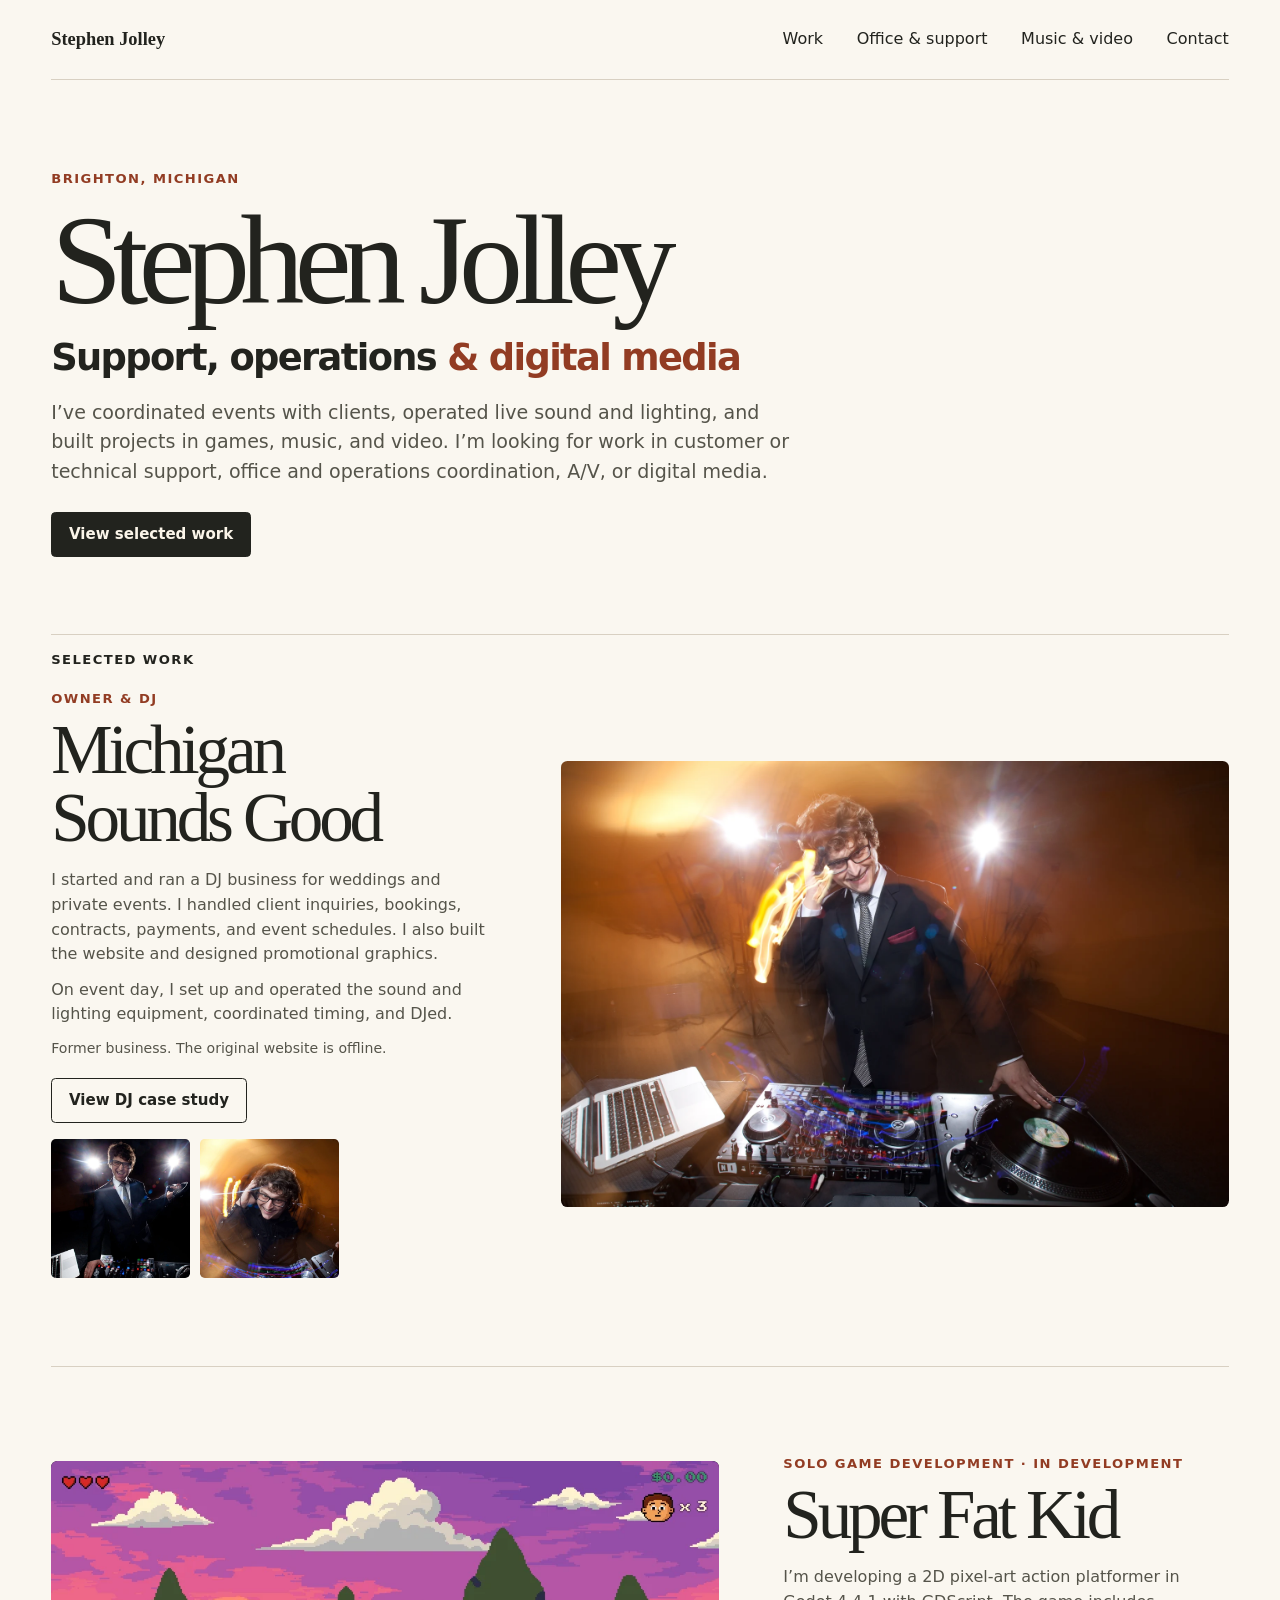
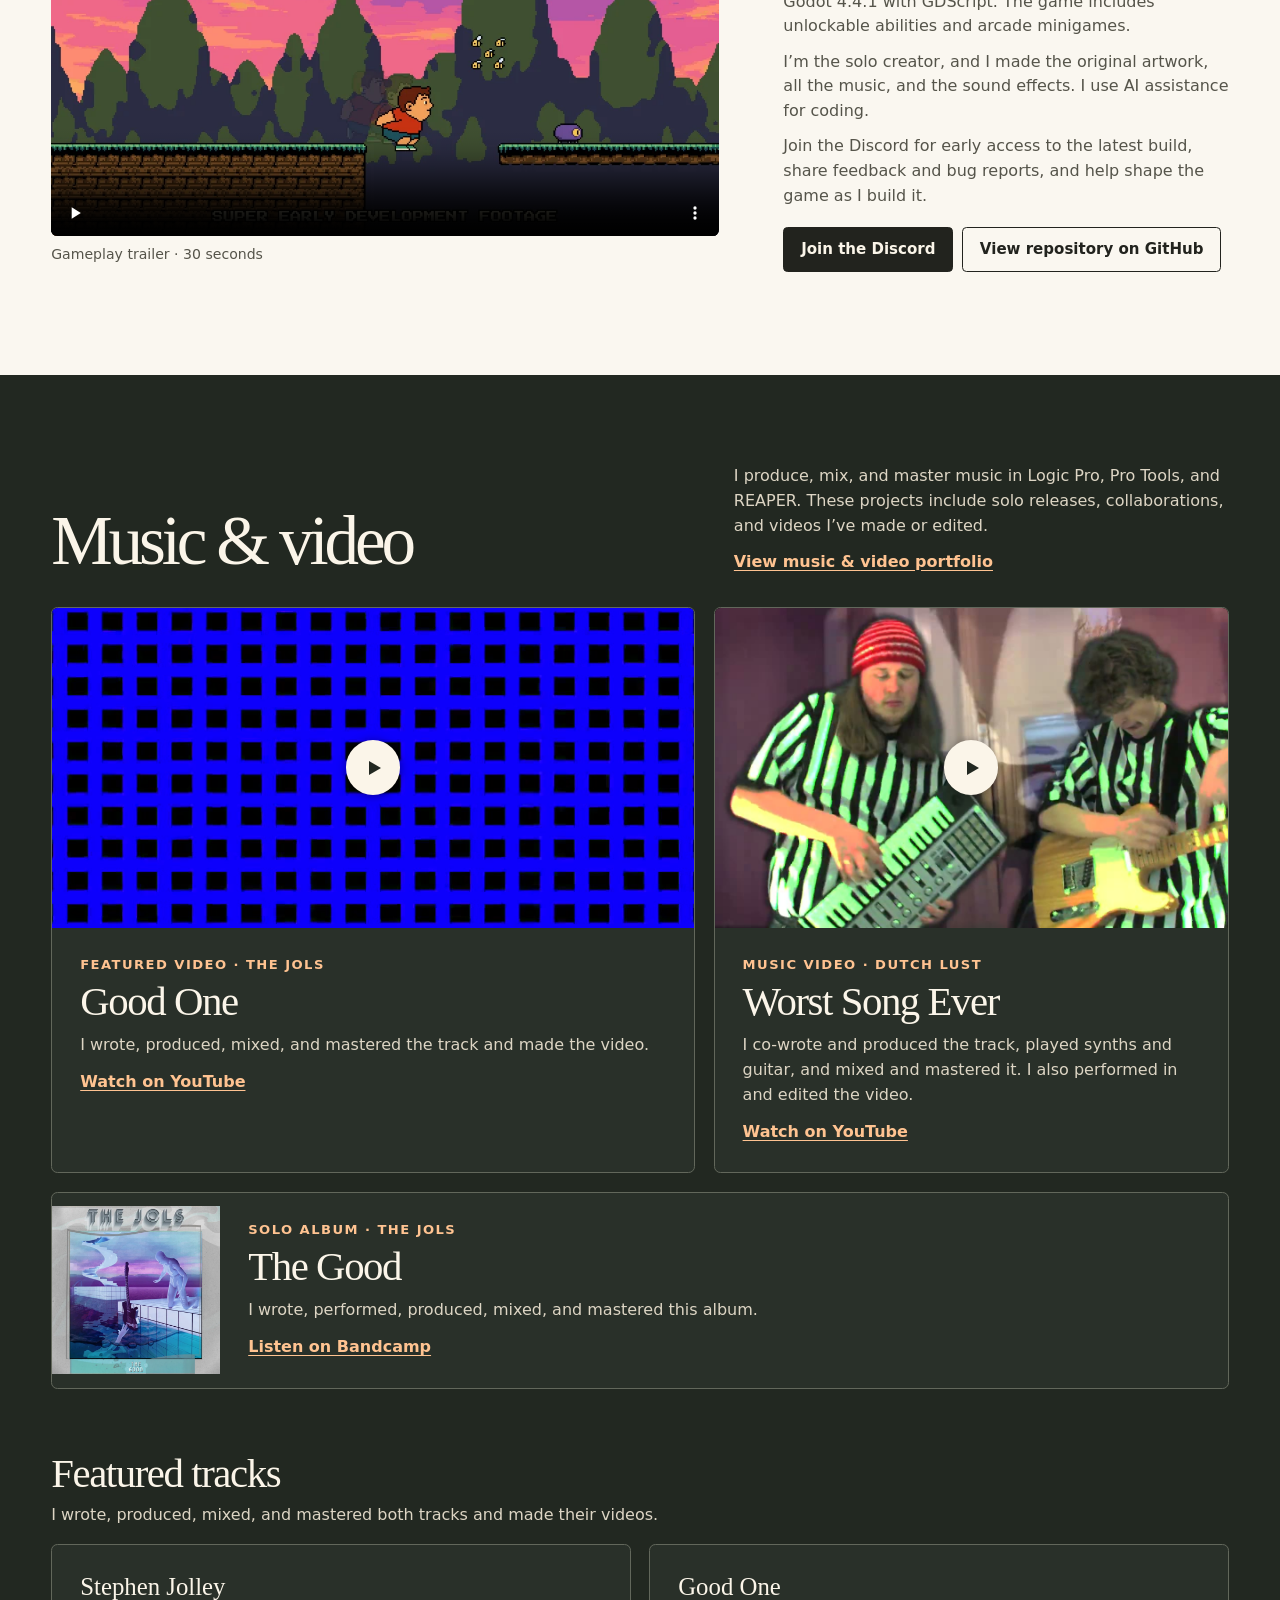
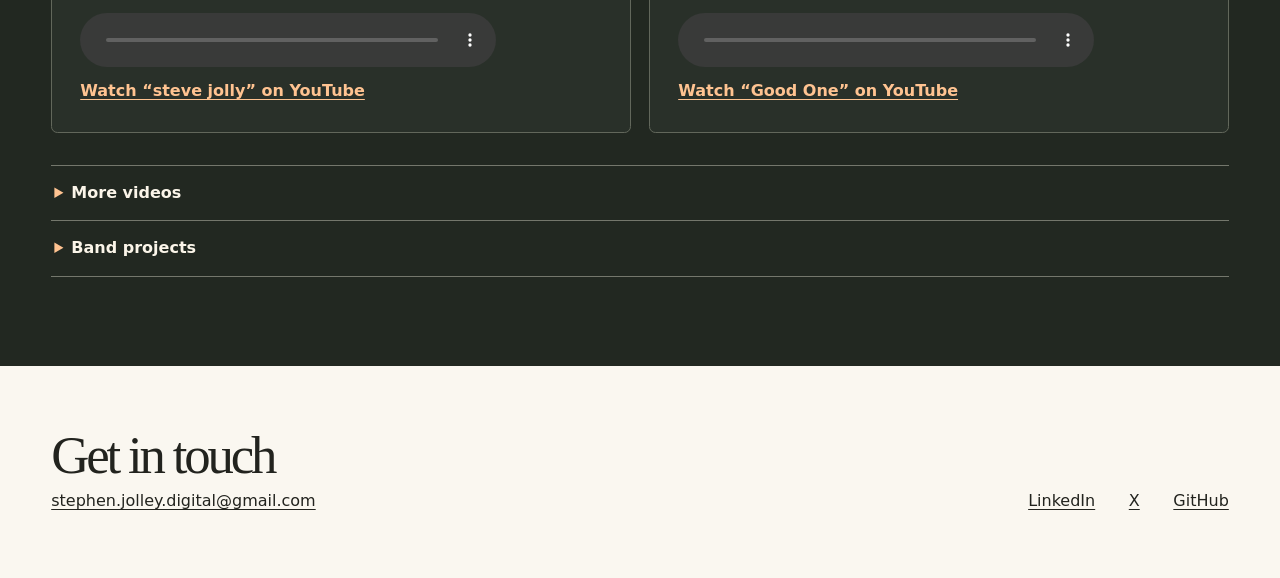
==== index.html @ f1433cb5 "Feature the Super Fat Kid gameplay trailer" ====
<!doctype html>
<html lang="en">
<head>
  <meta charset="utf-8">
  <meta name="viewport" content="width=device-width, initial-scale=1">
  <title>Stephen Jolley | Support, Operations &amp; Digital Media</title>
  <meta name="description" content="Stephen Jolley’s portfolio of client coordination, live A/V, game development, and music and video production. Based in Brighton, Michigan.">
  <link rel="canonical" href="https://stephenjolleydigital.github.io/">
  <link rel="stylesheet" href="styles.css?v=5">
</head>
<body>
  <a class="skip" href="#main">Skip to content</a>
  <header class="site-header wrap">
    <a class="wordmark" href="#main">Stephen Jolley</a>
    <nav aria-label="Main navigation">
      <a href="#work">Work</a>
      <a href="office/">Office &amp; support</a>
      <a href="#music">Music &amp; video</a>
      <a href="#contact">Contact</a>
    </nav>
  </header>

  <main id="main">
    <section class="intro wrap" aria-labelledby="name">
      <p class="eyebrow">Brighton, Michigan</p>
      <h1 id="name">Stephen Jolley</h1>
      <p class="headline">Support, operations <span>&amp; digital media</span></p>
      <p class="intro-copy">I’ve coordinated events with clients, operated live sound and lighting, and built projects in games, music, and video. I’m looking for work in customer or technical support, office and operations coordination, A/V, or digital media.</p>
      <a class="button" href="#work">View selected work</a>
    </section>

    <section id="work" class="wrap work" aria-labelledby="work-title">
      <h2 id="work-title" class="eyebrow section-label">Selected work</h2>
      <article class="project">
        <div class="project-copy">
          <p class="eyebrow">Owner &amp; DJ</p>
          <h3>Michigan<br class="wide-only"> Sounds Good</h3>
          <p>I started and ran a DJ business for weddings and private events. I handled client inquiries, bookings, contracts, payments, and event schedules. I also built the website and designed promotional graphics.</p>
          <p>On event day, I set up and operated the sound and lighting equipment, coordinated timing, and DJed.</p>
          <p class="note">Former business. The original website is offline.</p>
          <div class="actions">
            <a class="button outline" href="michigan-sounds-good/">View DJ case study</a>
          </div>
          <div class="dj-portraits">
            <a href="assets/dj-stage-portrait.webp" aria-label="View larger DJ portrait under stage lights">
              <img src="assets/dj-stage-portrait.webp" width="960" height="960" alt="Stephen smiling behind a DJ controller and holding headphones under two stage lights" loading="lazy">
            </a>
            <a href="assets/dj-headphones-portrait.webp" aria-label="View larger DJ portrait with headphones">
              <img src="assets/dj-headphones-portrait.webp" width="960" height="960" alt="Stephen holding one side of his headphones over a DJ mixer, surrounded by orange light trails" loading="lazy">
            </a>
          </div>
        </div>
        <figure class="project-image dj-image">
          <img src="assets/michigan-sounds-good.webp" width="1600" height="1067" alt="Stephen wearing headphones with one hand on a turntable, with a laptop and mixer in orange stage light" fetchpriority="high">
        </figure>
      </article>

      <article class="project game" id="game">
        <figure class="game-trailer">
          <video controls playsinline preload="none" poster="assets/super-fat-kid-trailer-poster.webp" width="960" height="540" aria-label="Super Fat Kid gameplay trailer">
            <source src="assets/super-fat-kid-trailer.mp4" type="video/mp4">
            <a href="assets/super-fat-kid-trailer.mp4">Download the Super Fat Kid trailer</a>
          </video>
          <figcaption>Gameplay trailer · 30 seconds</figcaption>
        </figure>
        <div class="project-copy">
          <p class="eyebrow">Solo game development · In development</p>
          <h3>Super Fat Kid</h3>
          <p>I’m developing a 2D pixel-art action platformer in Godot 4.4.1 with GDScript. The game includes unlockable abilities and arcade minigames.</p>
          <p>I’m the solo creator, and I made the original artwork, all the music, and the sound effects. I use AI assistance for coding.</p>
          <p class="community">Join the Discord for early access to the latest build, share feedback and bug reports, and help shape the game as I build it.</p>
          <div class="actions">
            <a class="button" href="https://discord.gg/7cRma5Vsxx">Join the Discord</a>
            <a class="button outline" href="https://github.com/stephenjolleydigital/super_fat_kid">View repository on GitHub</a>
          </div>
        </div>
      </article>
    </section>

    <section class="media-section" id="music" aria-labelledby="music-title">
      <div class="wrap">
        <div class="media-intro">
          <h2 id="music-title">Music &amp; video</h2>
          <div>
            <p>I produce, mix, and master music in Logic Pro, Pro Tools, and REAPER. These projects include solo releases, collaborations, and videos I’ve made or edited.</p>
            <a class="text-link media-page-link" href="music/">View music &amp; video portfolio</a>
          </div>
        </div>

        <div class="media-grid">
          <article class="media-card video-card">
            <a class="media-art video-art" href="https://www.youtube.com/watch?v=RYVZnNTg8nU" aria-label="Watch Good One by The Jols on YouTube">
              <img src="assets/good-one-video.jpg" alt="" loading="lazy">
              <span class="play" aria-hidden="true"></span>
            </a>
            <div class="card-copy">
              <p class="eyebrow">Featured video · The Jols</p>
              <h3>Good One</h3>
              <p>I wrote, produced, mixed, and mastered the track and made the video.</p>
              <a class="text-link" href="https://www.youtube.com/watch?v=RYVZnNTg8nU">Watch on YouTube</a>
            </div>
          </article>

          <article class="media-card video-card">
            <a class="media-art video-art" href="https://www.youtube.com/watch?v=7McpQhuxQ0Y" aria-label="Watch Dutch Lust’s Worst Song Ever on YouTube">
              <img src="assets/worst-song-ever-performance.jpg" alt="" loading="lazy">
              <span class="play" aria-hidden="true"></span>
            </a>
            <div class="card-copy">
              <p class="eyebrow">Music video · Dutch Lust</p>
              <h3>Worst Song Ever</h3>
              <p>I co-wrote and produced the track, played synths and guitar, and mixed and mastered it. I also performed in and edited the video.</p>
              <a class="text-link" href="https://www.youtube.com/watch?v=7McpQhuxQ0Y">Watch on YouTube</a>
            </div>
          </article>

          <article class="media-card album-card">
            <a class="media-art album-art" href="https://thejols.bandcamp.com/album/the-good" aria-label="Listen to The Good by The Jols on Bandcamp">
              <img src="assets/the-good.webp" alt="The Good album cover" loading="lazy">
            </a>
            <div class="card-copy">
              <p class="eyebrow">Solo album · The Jols</p>
              <h3>The Good</h3>
              <p>I wrote, performed, produced, mixed, and mastered this album.</p>
              <a class="text-link" href="https://thejols.bandcamp.com/album/the-good">Listen on Bandcamp</a>
            </div>
          </article>
        </div>

        <div class="track-section" aria-labelledby="track-title">
          <div class="track-heading">
            <h3 id="track-title">Featured tracks</h3>
            <p>I wrote, produced, mixed, and mastered both tracks and made their videos.</p>
          </div>
          <div class="track-grid">
            <article class="track">
              <h4>Stephen Jolley</h4>
              <audio controls preload="none" aria-label="Play Stephen Jolley" src="assets/stephen-jolley.mp3">
                <a href="https://www.youtube.com/watch?v=lKRP98s9zpk">Listen on YouTube</a>
              </audio>
              <a class="text-link" href="https://www.youtube.com/watch?v=lKRP98s9zpk">Watch “steve jolly” on YouTube</a>
            </article>
            <article class="track">
              <h4>Good One</h4>
              <audio controls preload="none" aria-label="Play Good One" src="assets/good-one.mp3">
                <a href="https://www.youtube.com/watch?v=RYVZnNTg8nU">Listen on YouTube</a>
              </audio>
              <a class="text-link" href="https://www.youtube.com/watch?v=RYVZnNTg8nU">Watch “Good One” on YouTube</a>
            </article>
          </div>
        </div>

        <details>
          <summary>More videos</summary>
          <p>I made these videos and wrote, produced, mixed, and mastered the music.</p>
          <ul class="link-list">
            <li><a href="https://www.youtube.com/watch?v=_CYxBpWzq8A">Sad Soft Music For Sad Piano People</a></li>
            <li>
              <a class="illustrated-link" href="https://www.youtube.com/watch?v=hcAxvweehdc">
                <img src="assets/dj-jolly-artwork.webp" width="960" height="960" alt="" loading="lazy">
                <span>DJ Jolly</span>
              </a>
            </li>
          </ul>
        </details>
        <details>
          <summary>Band projects</summary>
          <p>I played guitar, co-composed, and produced on both releases.</p>
          <ul class="link-list">
            <li><a href="https://manhood.bandcamp.com/album/high-outside">Manhole <span aria-hidden="true">·</span> <em>High &amp; Outside</em></a></li>
            <li><a href="https://inkblotisaband.bandcamp.com/album/oink">Inkblot <span aria-hidden="true">·</span> <em>Oink!</em></a></li>
          </ul>
        </details>
      </div>
    </section>
  </main>

  <footer class="wrap footer" id="contact">
    <div>
      <h2>Get in touch</h2>
      <a href="mailto:stephen.jolley.digital@gmail.com">stephen.jolley.digital@gmail.com</a>
    </div>
    <nav aria-label="Social profiles">
      <a href="https://www.linkedin.com/in/stephen-jolley-7856a12b2/">LinkedIn</a>
      <a href="https://x.com/Stephen_Jolley_">X</a>
      <a href="https://github.com/stephenjolleydigital">GitHub</a>
    </nav>
  </footer>
</body>
</html>
---- styles.css ----
:root {
  color-scheme: light;
  --paper: #faf7f0;
  --ink: #22231e;
  --muted: #55544a;
  --accent: #923c23;
  --line: #d8d0c2;
  --dark: #222821;
  --light: #fbf5e9;
  --light-muted: #ddd5c4;
  --orange: #ffc391;
  --serif: Georgia, 'Times New Roman', serif;
  font-family: system-ui, sans-serif;
}
*, *::before, *::after { box-sizing: border-box; }
body { margin: 0; background: var(--paper); color: var(--ink); line-height: 1.55; }
h1, h2, h3, h4, p, figure { margin: 0; }
h1, h2, h3 { line-height: 1.02; }
a { color: inherit; text-underline-offset: .2em; }
a:hover { text-decoration-thickness: .14em; }
:focus-visible { outline: 3px solid currentColor; outline-offset: 4px; }
img { display: block; width: 100%; }
.wrap { width: min(74rem, calc(100% - clamp(2rem, 8vw, 8rem))); margin-inline: auto; }
.skip { position: fixed; z-index: 2; left: 1rem; top: 1rem; padding: .6rem 1rem; background: var(--paper); transform: translateY(-200%); }
.skip:focus { transform: none; }
.site-header { display: flex; gap: .75rem 2rem; align-items: center; justify-content: space-between; flex-wrap: wrap; min-height: 5rem; border-bottom: 1px solid var(--line); padding-block: .85rem; }
.site-header nav, .footer nav { display: flex; gap: .6rem clamp(1rem, 3vw, 2.1rem); align-items: center; flex-wrap: wrap; }
.site-header a { text-decoration: none; }
.site-header a:hover { text-decoration: underline; }
.wordmark { font: bold 1.15rem var(--serif); }
.intro { padding: clamp(3rem, 7vw, 6rem) 0 clamp(2.9rem, 6vw, 5.3rem); }
.eyebrow { font-size: .82rem; line-height: 1.4; font-weight: 740; letter-spacing: .11em; text-transform: uppercase; }
.intro .eyebrow, .project .eyebrow { color: var(--accent); }
h1 { margin-top: .7rem; font: 500 clamp(3.2rem, 10vw, 8.3rem)/.96 var(--serif); letter-spacing: -.075em; }
.headline { margin-top: .85rem; font-size: clamp(1.27rem, 3vw, 2.3rem); font-weight: 600; line-height: 1.17; letter-spacing: -.045em; }
.headline span { color: var(--accent); }
.intro-copy { max-width: 61ch; margin: 1.2rem 0 1.6rem; color: var(--muted); font-size: clamp(1.02rem, 1.9vw, 1.19rem); }
.button { display: inline-flex; align-items: center; justify-content: center; text-align: center; min-height: 2.75rem; padding: .62rem 1.05rem; border: 1px solid var(--ink); border-radius: .28rem; background: var(--ink); color: var(--light); font-size: .94rem; font-weight: 675; text-decoration: none; }
.button:hover { background: var(--accent); border-color: var(--accent); color: white; }
.button:focus-visible { outline-color: var(--accent); }
.button.outline { background: transparent; color: var(--ink); }
.button.outline:hover { background: var(--ink); color: var(--light); }
.section-label { padding: 1rem 0 1.3rem; border-top: 1px solid var(--line); }
.work { padding-bottom: clamp(3.4rem, 8vw, 7rem); }
.project { display: grid; grid-template-columns: minmax(0, 4fr) minmax(0, 6fr); gap: clamp(1.4rem, 5vw, 4.75rem); align-items: center; }
.project + .project { margin-top: clamp(2.8rem, 7vw, 5.5rem); padding-top: clamp(2.8rem, 7vw, 5.5rem); border-top: 1px solid var(--line); }
.project h3, .media-intro h2, .footer h2 { font: 500 clamp(2.35rem, 5.4vw, 4.65rem)/.98 var(--serif); letter-spacing: -.06em; }
.project h3 { margin: .5rem 0 1rem; }
.project-copy p:not(.eyebrow) { color: var(--muted); }
.project-copy p + p { margin-top: .65rem; }
.project-copy .note { font-size: .88rem; }
.dj-portraits { display: grid; grid-template-columns: repeat(2, minmax(0, 1fr)); gap: .65rem; max-width: 18rem; margin-top: 1rem; }
.dj-portraits img { height: auto; border-radius: .3rem; }
.project-image { overflow: hidden; border-radius: .4rem; }
.dj-image { background: #412918; aspect-ratio: 1600 / 1067; }
.game { grid-template-columns: minmax(0, 6fr) minmax(0, 4fr); }
.game-trailer video { display: block; width: 100%; height: auto; aspect-ratio: 16 / 9; border-radius: .4rem; background: #181912; }
.game-trailer figcaption { margin-top: .5rem; color: var(--muted); font-size: .88rem; }
.actions { display: flex; gap: .55rem; flex-wrap: wrap; margin-top: 1.15rem; }
.community { margin-top: 1rem; }
.media-section { color-scheme: dark; background: var(--dark); color: var(--light); padding-block: clamp(3rem, 7vw, 6rem); }
.media-intro { display: grid; grid-template-columns: minmax(0, 1fr) minmax(0, .8fr); gap: 1rem clamp(1.5rem, 5vw, 5rem); align-items: end; margin-bottom: 2rem; }
.media-section p:not(.eyebrow) { color: var(--light-muted); }
.media-section .eyebrow, .text-link { color: var(--orange); }
.media-grid { display: grid; grid-template-columns: minmax(0, 1.25fr) minmax(0, 1fr); gap: 1.15rem; }
.media-card, .track { border: 1px solid #62675b; border-radius: .4rem; background: #293029; }
.media-card { overflow: hidden; }
.media-art { display: grid; place-items: center; position: relative; overflow: hidden; height: clamp(12rem, 27vw, 20rem); }
.media-art:focus-visible { outline-offset: -5px; }
.media-art img { position: absolute; inset: 0; height: 100%; }
.video-art { background: #131611; }
.video-art img { object-fit: cover; }
.play { position: absolute; display: grid; place-items: center; width: 3.4rem; aspect-ratio: 1; border-radius: 50%; background: var(--light); color: var(--dark); box-shadow: 0 1px 10px #0006; }
.play::before { content: ''; margin-left: .22rem; border: .48rem solid transparent; border-left: .78rem solid; border-right: 0; }
.video-art:hover .play { background: var(--orange); }
.album-card { grid-column: 1 / -1; display: grid; grid-template-columns: auto minmax(0, 1fr); align-items: center; }
.album-art { width: clamp(6rem, 18vw, 10.5rem); height: auto; aspect-ratio: 1; background: #343b32; }
.album-art img { width: 100%; object-fit: contain; }
.album-art:hover img { filter: brightness(1.1); }
.card-copy, .track { padding: clamp(1rem, 2.6vw, 1.75rem); }
.card-copy h2, .card-copy h3, .track-heading h2, .track-heading h3 { font: 500 clamp(1.8rem, 3.2vw, 2.55rem)/1.02 var(--serif); letter-spacing: -.035em; }
.card-copy h2, .card-copy h3 { margin: .45rem 0 .65rem; }
.card-copy .text-link { display: inline-block; margin-top: .75rem; }
.text-link { font-weight: 650; }
.track-section { margin-top: clamp(2.4rem, 5vw, 4.75rem); margin-bottom: 2rem; }
.track-heading p { margin: .55rem 0 1rem; }
.track-grid { display: grid; grid-template-columns: repeat(2, minmax(0, 1fr)); gap: 1.15rem; }
.track h3, .track h4 { font: 500 1.55rem var(--serif); }
audio { display: block; width: 100%; max-width: 26rem; margin: .75rem 0; }
details { border-bottom: 1px solid #74776c; padding: .2rem 0; }
details:first-of-type { border-top: 1px solid #74776c; }
summary { min-height: 3rem; padding: .72rem .2rem; cursor: pointer; font-weight: 700; }
summary::marker { color: var(--orange); }
details p, .link-list { margin: 0 0 .65rem; padding-left: 1.2rem; }
.link-list { list-style: none; display: grid; gap: .42rem; }
.link-list a { color: var(--orange); }
.illustrated-link { display: inline-flex; align-items: center; gap: .75rem; margin-top: .3rem; }
.illustrated-link img { width: 4.5rem; height: auto; border-radius: .25rem; }
.footer { display: flex; justify-content: space-between; align-items: end; flex-wrap: wrap; gap: 1.25rem 2rem; padding-block: clamp(2rem, 6vw, 4rem); }
.footer h2 { font-size: clamp(2rem, 5vw, 3.3rem); margin-bottom: .45rem; }
.footer a { overflow-wrap: anywhere; }
@media (max-width: 50rem) {
  .wide-only { display: none; }
  .project, .game { gap: 1.35rem; }
  .project h3 { font-size: clamp(2rem, 5.6vw, 3.4rem); }
}
@media (max-width: 39rem) {
  .project, .media-intro, .media-grid, .track-grid { grid-template-columns: 1fr; }
  .dj-image { grid-row: 1; }
  .video-art { height: auto; aspect-ratio: 16 / 9; }
}
@media (max-width: 24rem) {
  .site-header { column-gap: 1rem; }
  .site-header nav { font-size: .93rem; }
}
.project-image img { height: auto; }

.detail-intro { padding-bottom: clamp(2rem, 5vw, 3.5rem); }
.detail-intro h1 { font-size: clamp(2.9rem, 8.5vw, 6rem); }
.detail-section { padding-block: clamp(2rem, 5vw, 4rem); border-top: 1px solid var(--line); }
.detail-section h2 { margin-bottom: 1.4rem; font: 500 clamp(2rem, 5vw, 3.5rem)/1.05 var(--serif); letter-spacing: -.045em; }
.detail-section h3 { margin-bottom: .5rem; font: 500 clamp(1.4rem, 3vw, 2rem)/1.1 var(--serif); }
.detail-hero { max-width: 57rem; margin-bottom: clamp(2rem, 5vw, 3.5rem); }
.detail-section img { height: auto; border-radius: .4rem; }
.detail-grid { display: grid; grid-template-columns: repeat(2, minmax(0, 1fr)); gap: 1.5rem clamp(1.5rem, 5vw, 4rem); }
.detail-grid p, .detail-section figcaption, .archive-note, .experience-list li { color: var(--muted); }
.dj-samples { margin-top: 2rem; align-items: start; }
.detail-section .dj-logo { padding: 1rem; max-width: 25rem; background: white; }
.detail-section figcaption, .archive-note { margin-top: .8rem; }
.experience-list { max-width: 54rem; display: grid; gap: 1.35rem; }
.experience-list article { padding: clamp(1rem, 3vw, 1.75rem); border: 1px solid var(--line); border-radius: .4rem; }
.experience-list .eyebrow { margin-bottom: .5rem; color: var(--accent); }
.experience-list .role { font-weight: 600; }
.experience-list ul { margin: .75rem 0 0; padding-left: 1.3rem; }
.experience-list li + li { margin-top: .45rem; }
.office-facts { margin-top: 2.25rem; max-width: 54rem; }
.media-page-link { display: inline-block; margin-top: .7rem; }
@media (max-width: 39rem) {
  .detail-grid { grid-template-columns: 1fr; }
}
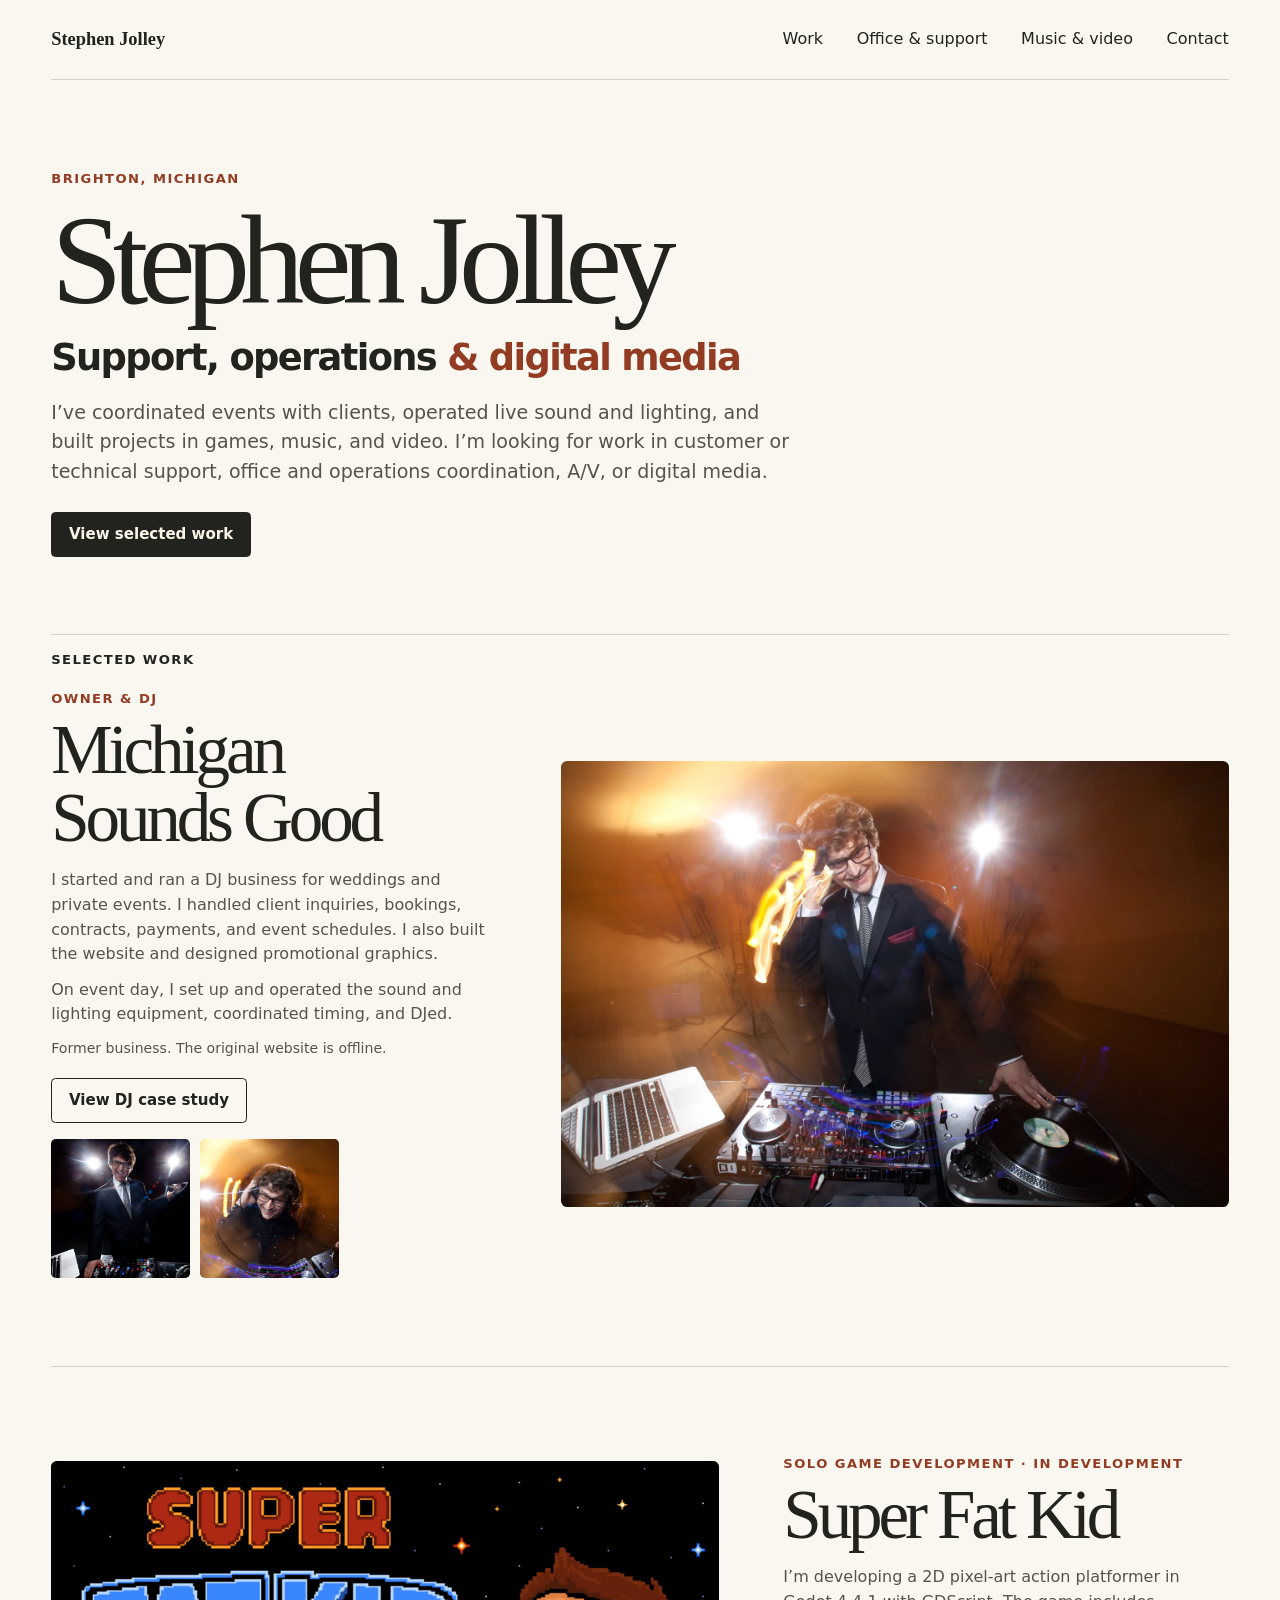
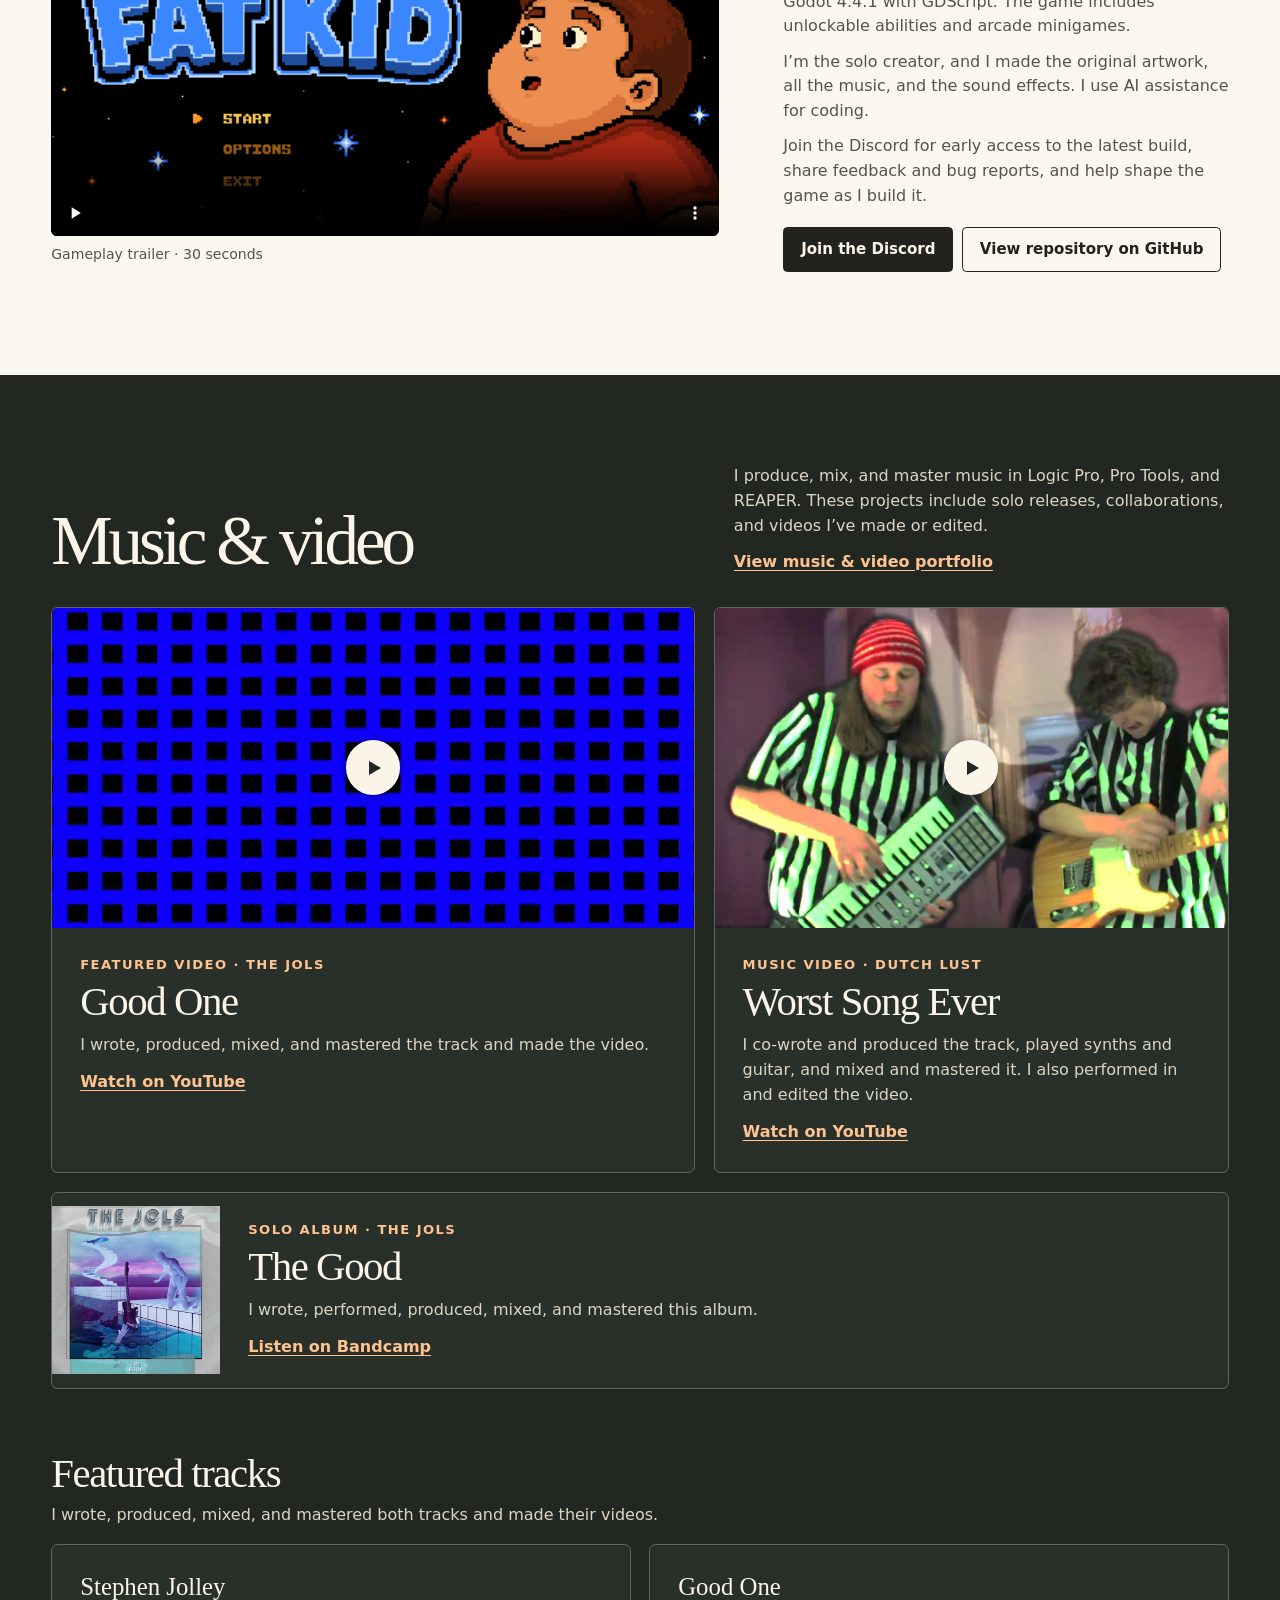
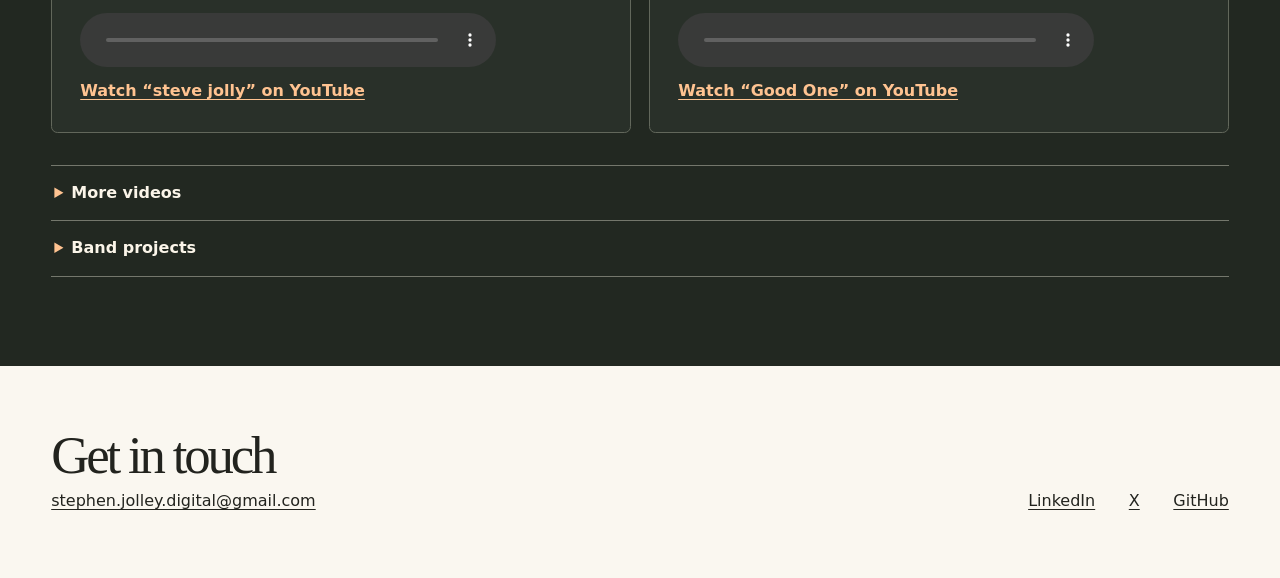
==== commit 7e155a92: "Use the title screen as the trailer poster" ====
--- a/index.html
+++ b/index.html
@@ -57,7 +57,7 @@
 
       <article class="project game" id="game">
         <figure class="game-trailer">
-          <video controls playsinline preload="none" poster="assets/super-fat-kid-trailer-poster.webp" width="960" height="540" aria-label="Super Fat Kid gameplay trailer">
+          <video controls playsinline preload="none" poster="assets/super-fat-kid.png" width="960" height="540" aria-label="Super Fat Kid gameplay trailer">
             <source src="assets/super-fat-kid-trailer.mp4" type="video/mp4">
             <a href="assets/super-fat-kid-trailer.mp4">Download the Super Fat Kid trailer</a>
           </video>
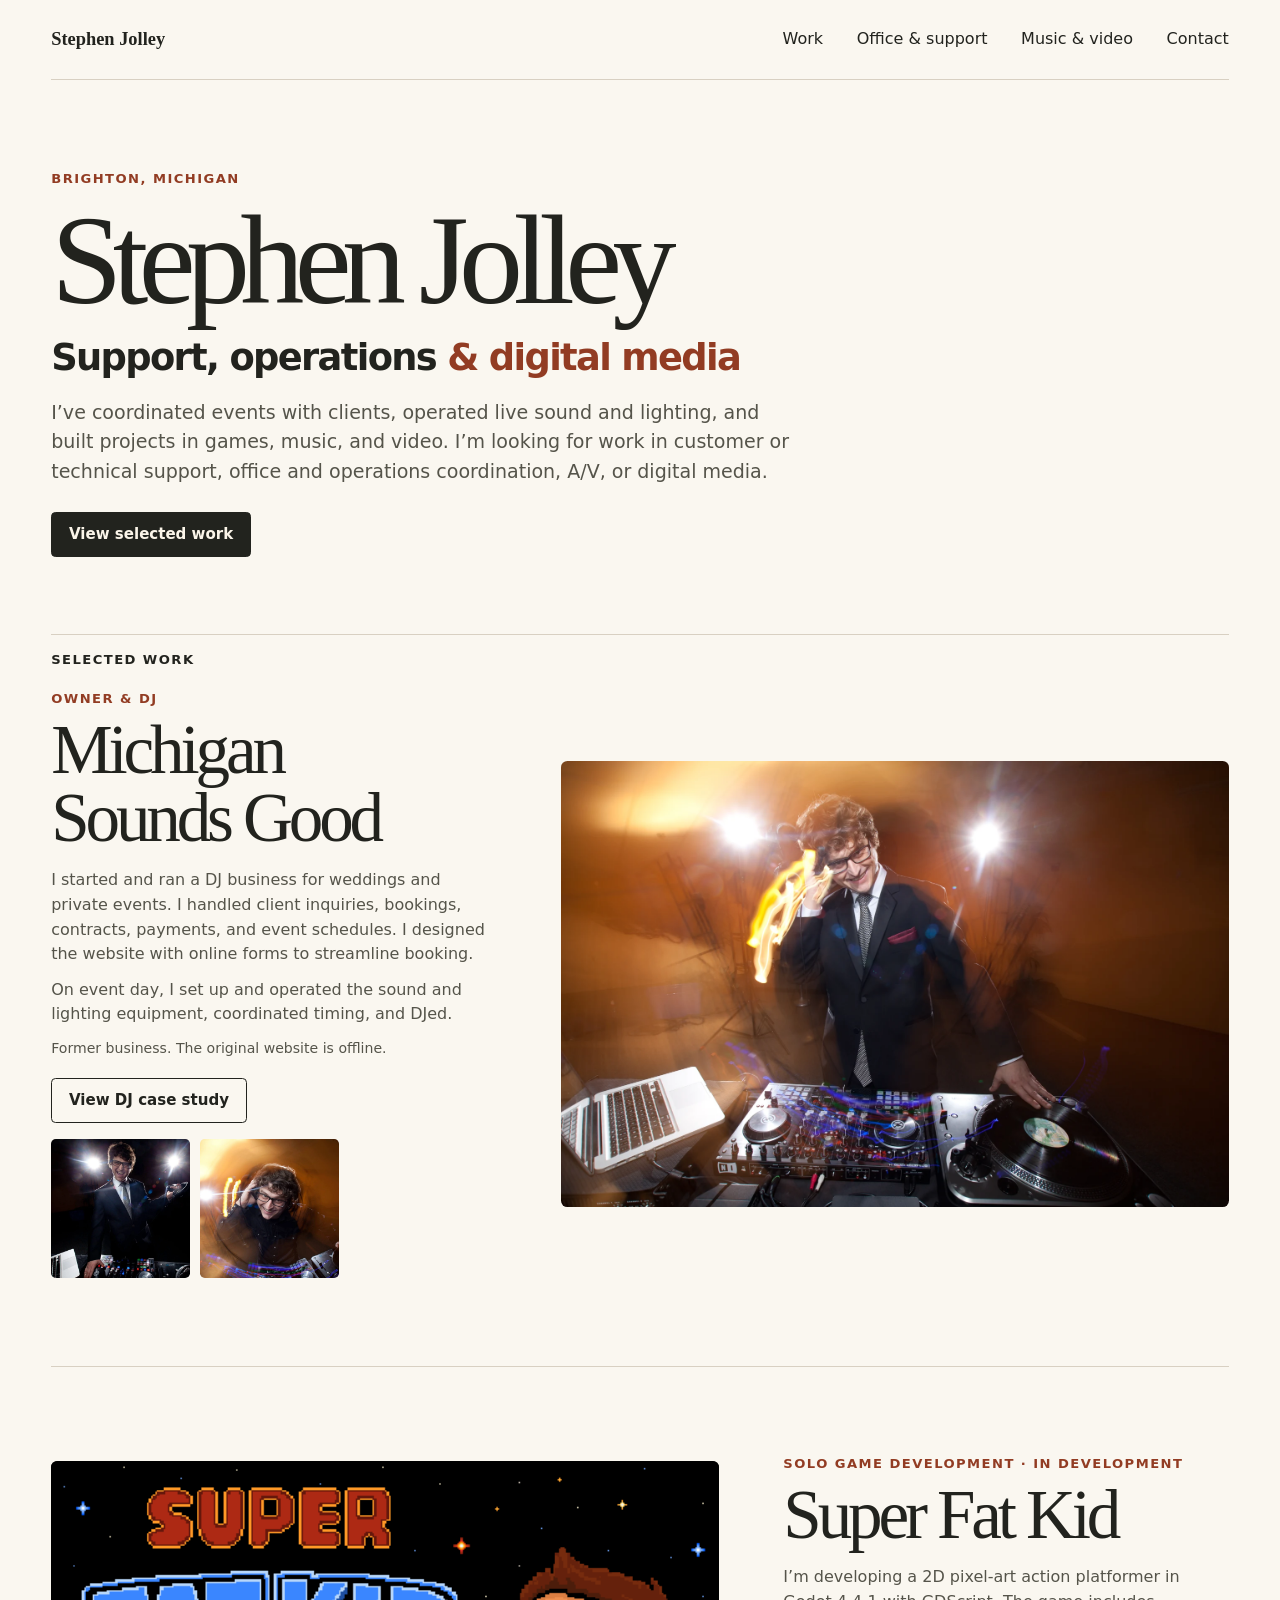
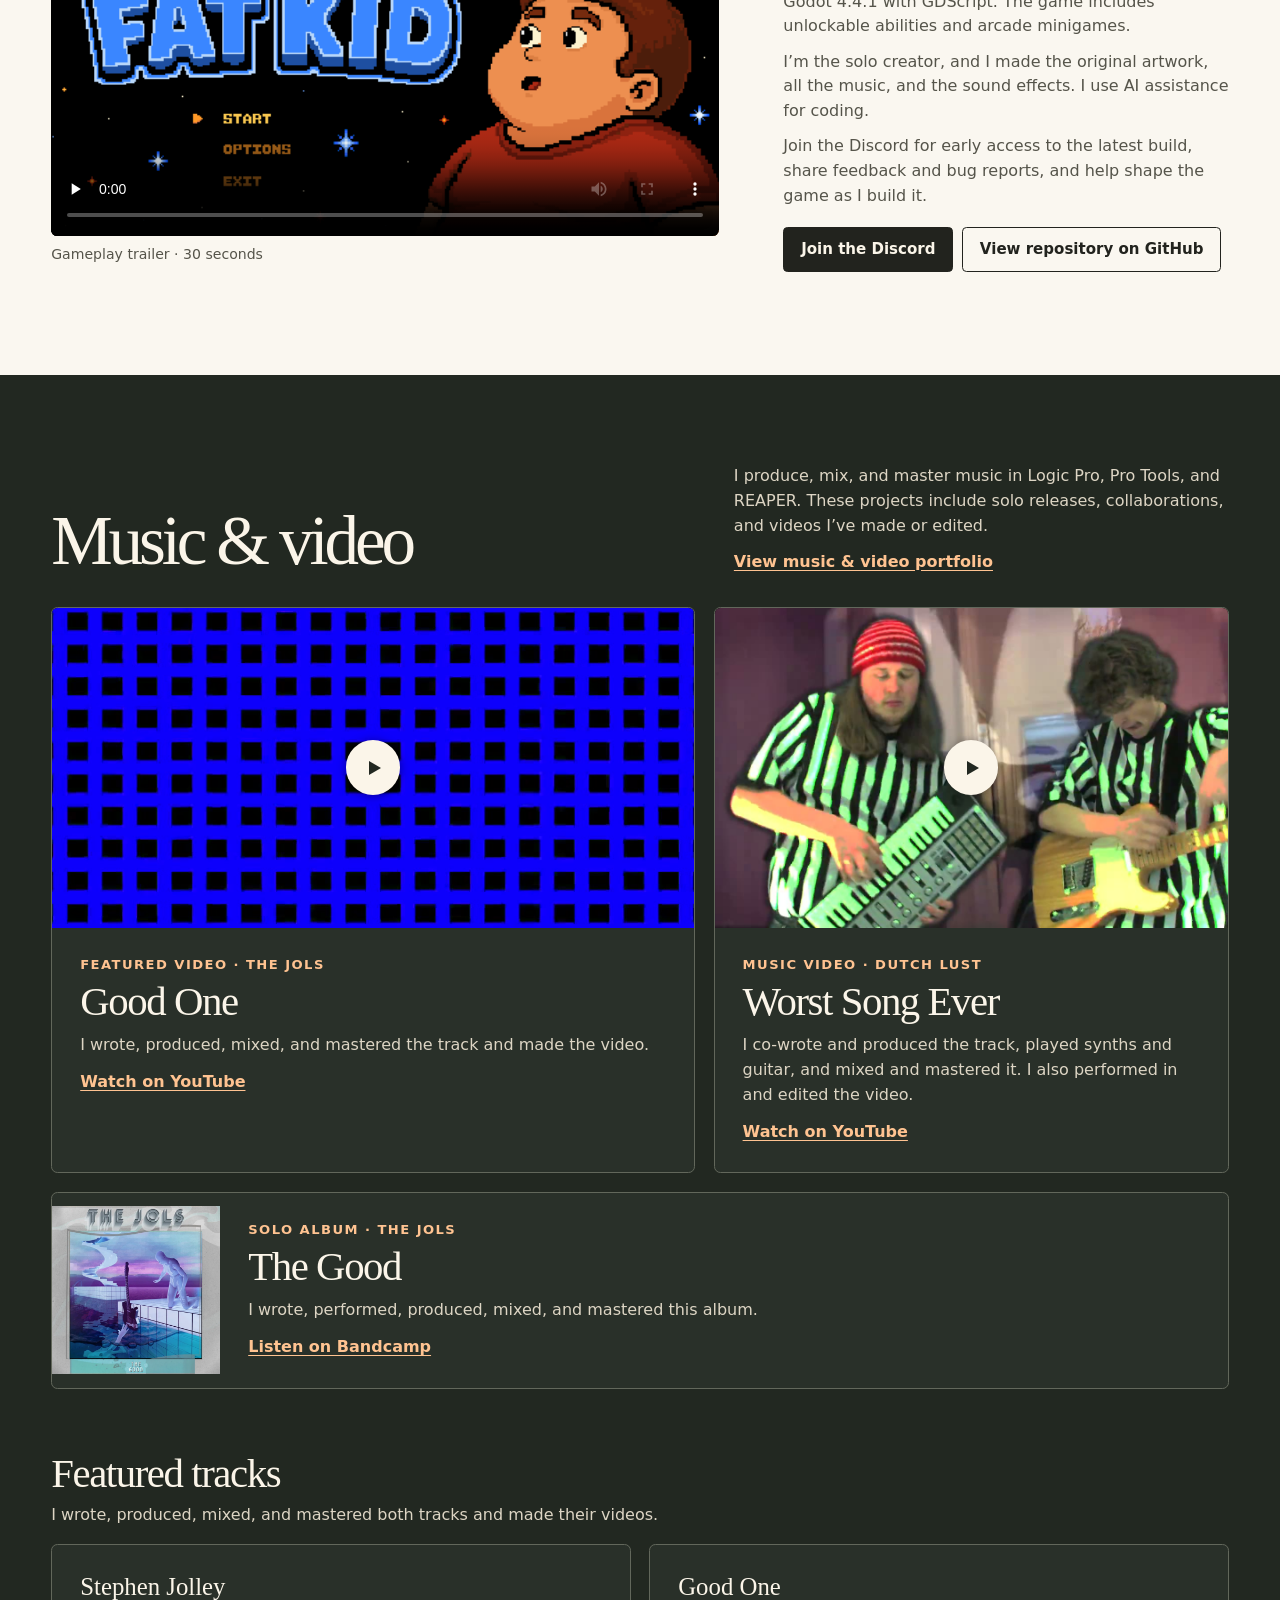
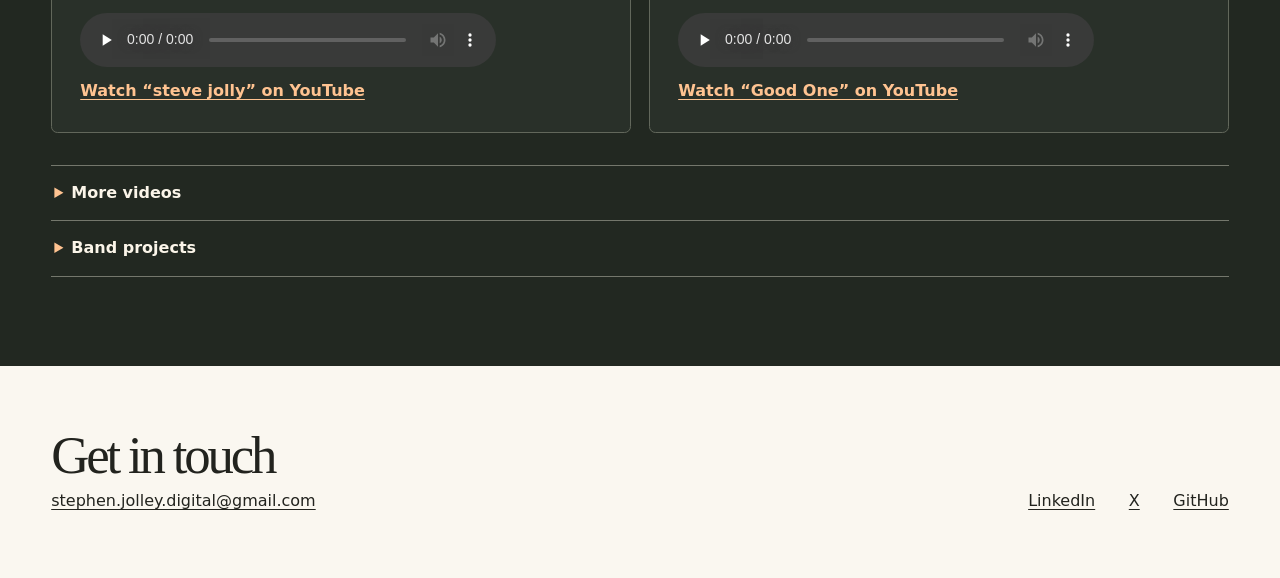
==== commit 2cea5b7e: "Clarify website and booking form work" ====
--- a/index.html
+++ b/index.html
@@ -35,7 +35,7 @@
         <div class="project-copy">
           <p class="eyebrow">Owner &amp; DJ</p>
           <h3>Michigan<br class="wide-only"> Sounds Good</h3>
-          <p>I started and ran a DJ business for weddings and private events. I handled client inquiries, bookings, contracts, payments, and event schedules. I also built the website and designed promotional graphics.</p>
+          <p>I started and ran a DJ business for weddings and private events. I handled client inquiries, bookings, contracts, payments, and event schedules. I designed the website with online forms to streamline booking.</p>
           <p>On event day, I set up and operated the sound and lighting equipment, coordinated timing, and DJed.</p>
           <p class="note">Former business. The original website is offline.</p>
           <div class="actions">
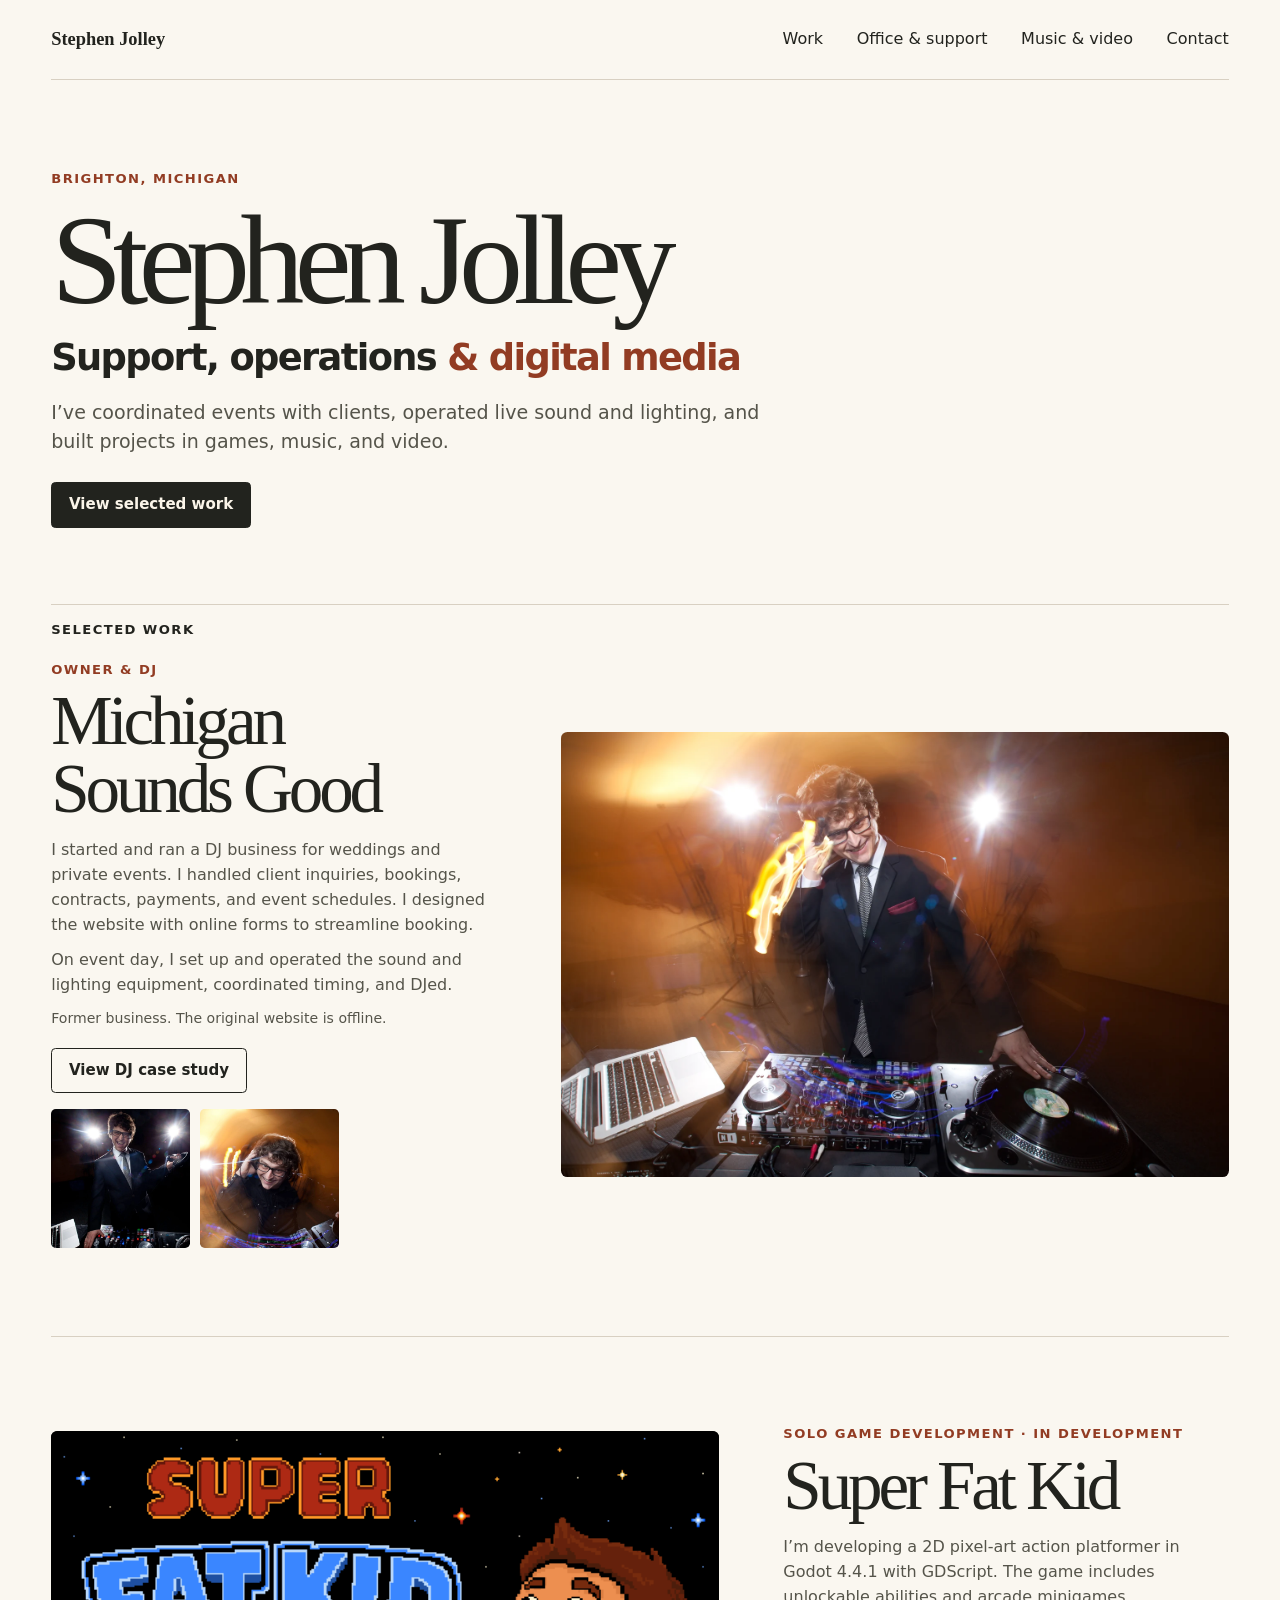
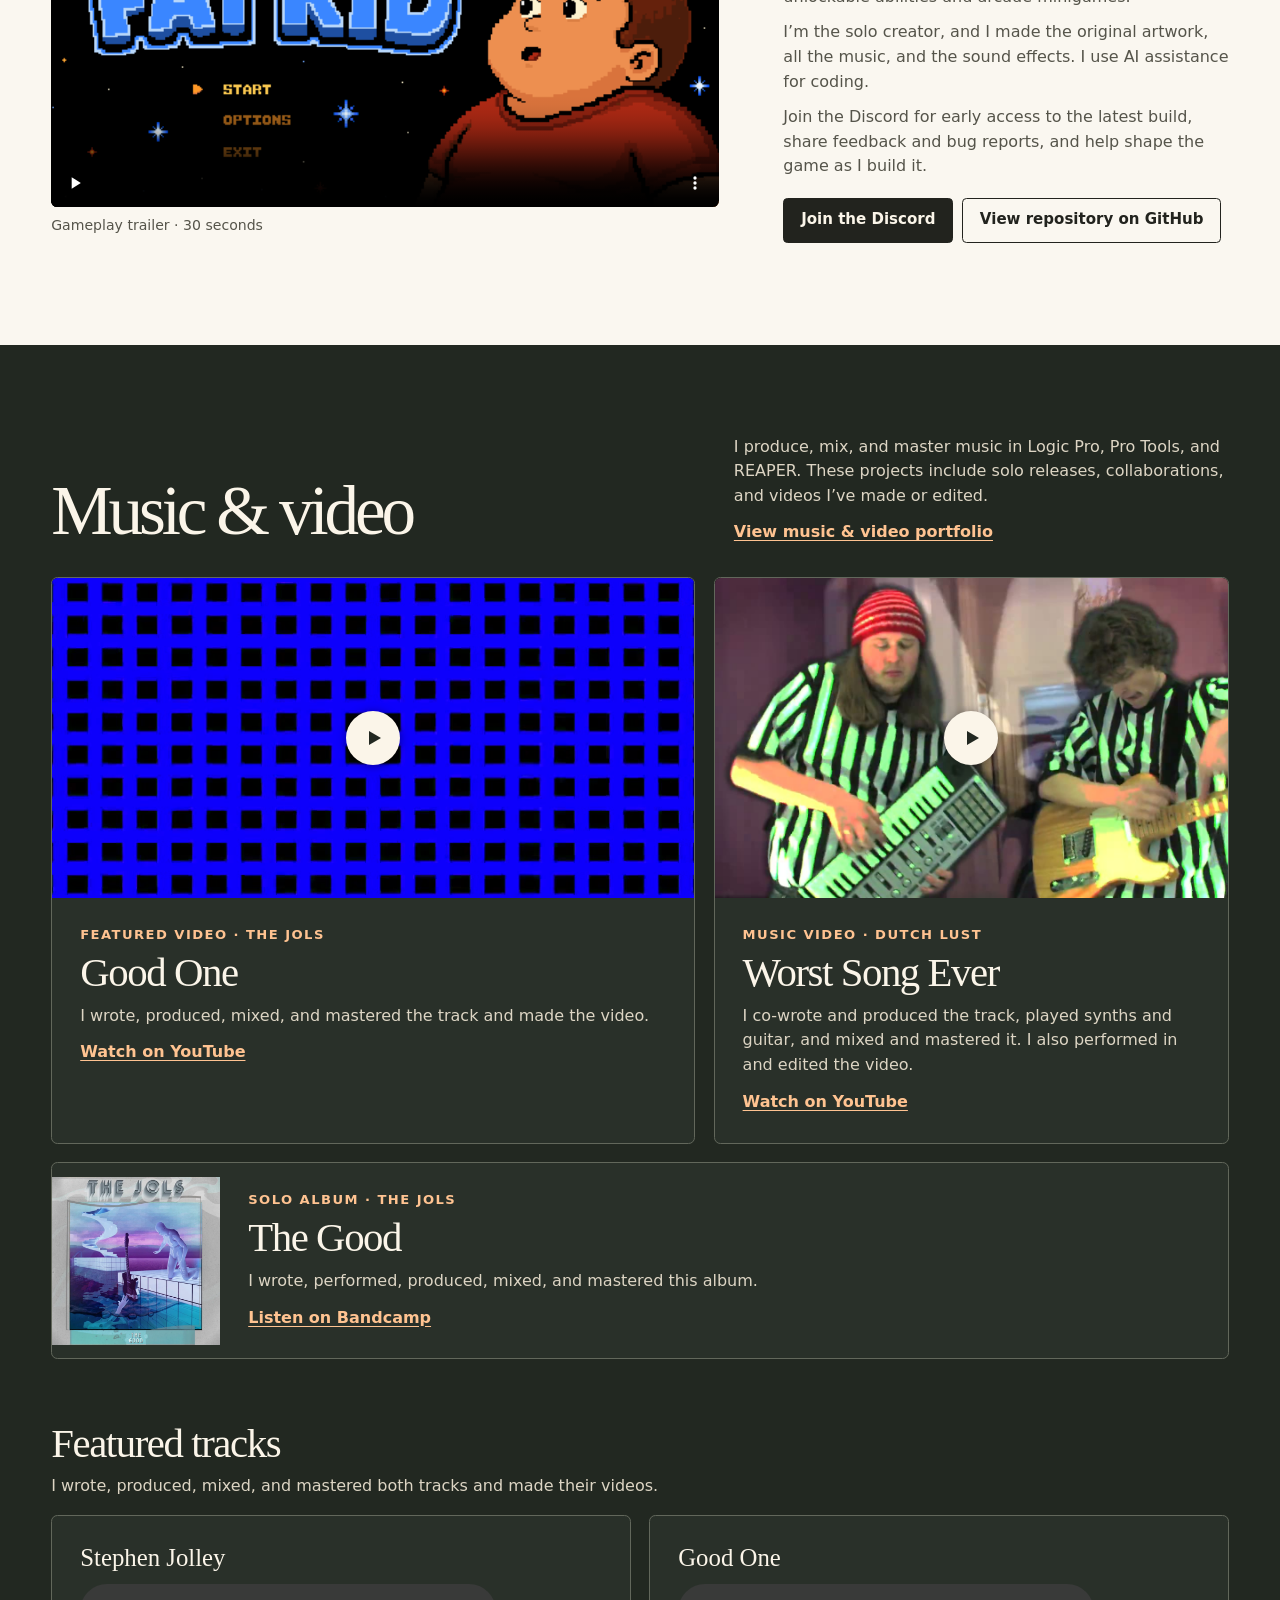
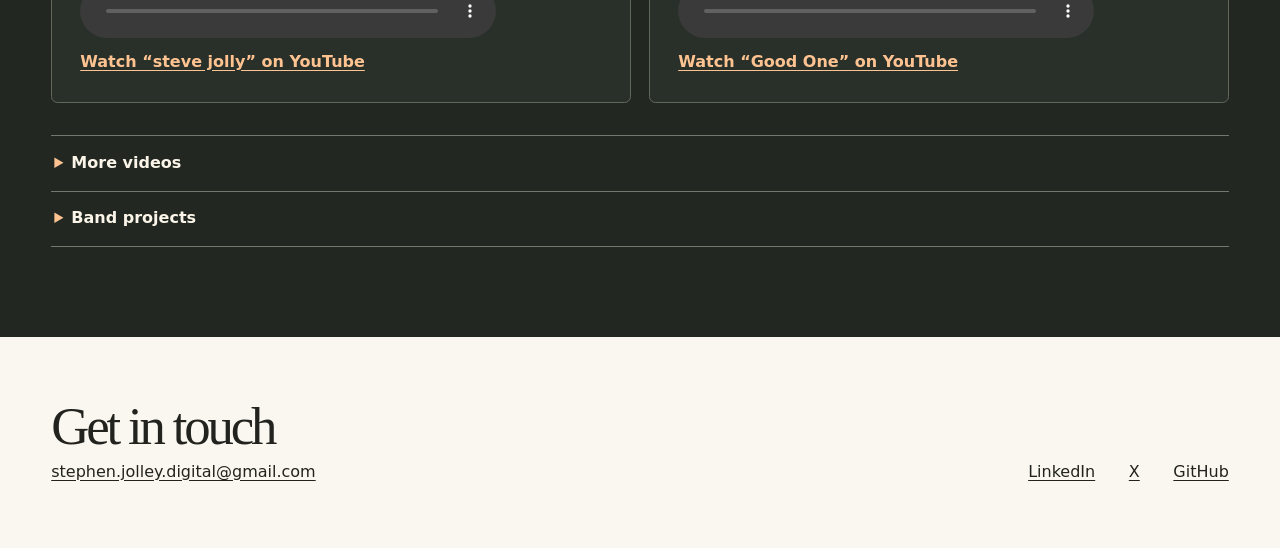
==== commit 75de2959: "Make the office portfolio focus on work examples" ====
--- a/index.html
+++ b/index.html
@@ -25,7 +25,7 @@
       <p class="eyebrow">Brighton, Michigan</p>
       <h1 id="name">Stephen Jolley</h1>
       <p class="headline">Support, operations <span>&amp; digital media</span></p>
-      <p class="intro-copy">I’ve coordinated events with clients, operated live sound and lighting, and built projects in games, music, and video. I’m looking for work in customer or technical support, office and operations coordination, A/V, or digital media.</p>
+      <p class="intro-copy">I’ve coordinated events with clients, operated live sound and lighting, and built projects in games, music, and video.</p>
       <a class="button" href="#work">View selected work</a>
     </section>
 
--- a/styles.css
+++ b/styles.css
@@ -123,18 +123,17 @@
 .detail-hero { max-width: 57rem; margin-bottom: clamp(2rem, 5vw, 3.5rem); }
 .detail-section img { height: auto; border-radius: .4rem; }
 .detail-grid { display: grid; grid-template-columns: repeat(2, minmax(0, 1fr)); gap: 1.5rem clamp(1.5rem, 5vw, 4rem); }
-.detail-grid p, .detail-section figcaption, .archive-note, .experience-list li { color: var(--muted); }
+.detail-grid p, .detail-section figcaption, .archive-note, .work-examples article div p { color: var(--muted); }
 .dj-samples { margin-top: 2rem; align-items: start; }
 .detail-section .dj-logo { padding: 1rem; max-width: 25rem; background: white; }
 .detail-section figcaption, .archive-note { margin-top: .8rem; }
-.experience-list { max-width: 54rem; display: grid; gap: 1.35rem; }
-.experience-list article { padding: clamp(1rem, 3vw, 1.75rem); border: 1px solid var(--line); border-radius: .4rem; }
-.experience-list .eyebrow { margin-bottom: .5rem; color: var(--accent); }
-.experience-list .role { font-weight: 600; }
-.experience-list ul { margin: .75rem 0 0; padding-left: 1.3rem; }
-.experience-list li + li { margin-top: .45rem; }
-.office-facts { margin-top: 2.25rem; max-width: 54rem; }
+.work-examples, .office-facts { max-width: 54rem; }
+.work-examples article { display: grid; grid-template-columns: minmax(0, 12rem) minmax(0, 1fr); gap: .55rem clamp(1rem, 4vw, 3rem); padding-block: 1.45rem; border-top: 1px solid var(--line); }
+.work-examples article:last-child { border-bottom: 1px solid var(--line); }
+.workplace { font-weight: 650; }
+.workplace span { display: block; color: var(--muted); font-size: .88rem; font-weight: 400; }
+.office-facts { margin-top: 2.25rem; }
 .media-page-link { display: inline-block; margin-top: .7rem; }
 @media (max-width: 39rem) {
-  .detail-grid { grid-template-columns: 1fr; }
+  .detail-grid, .work-examples article { grid-template-columns: 1fr; }
 }
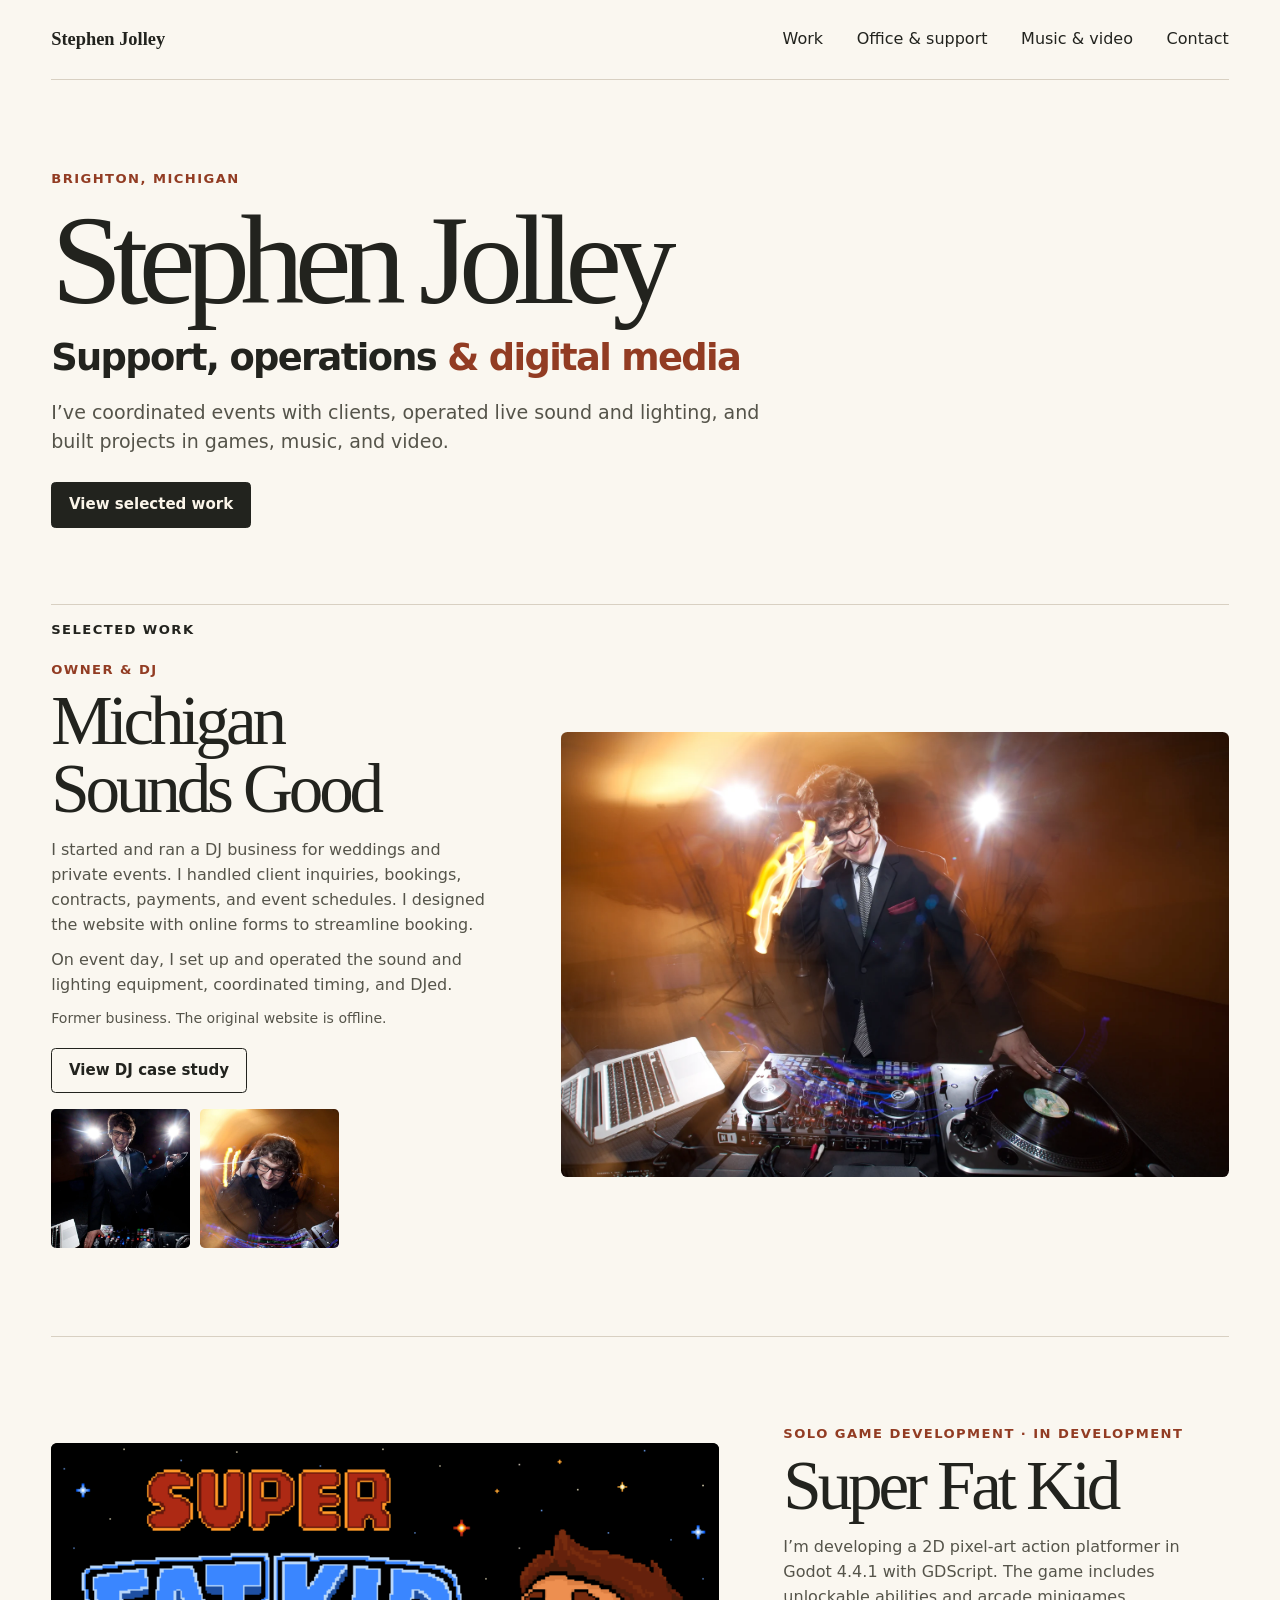
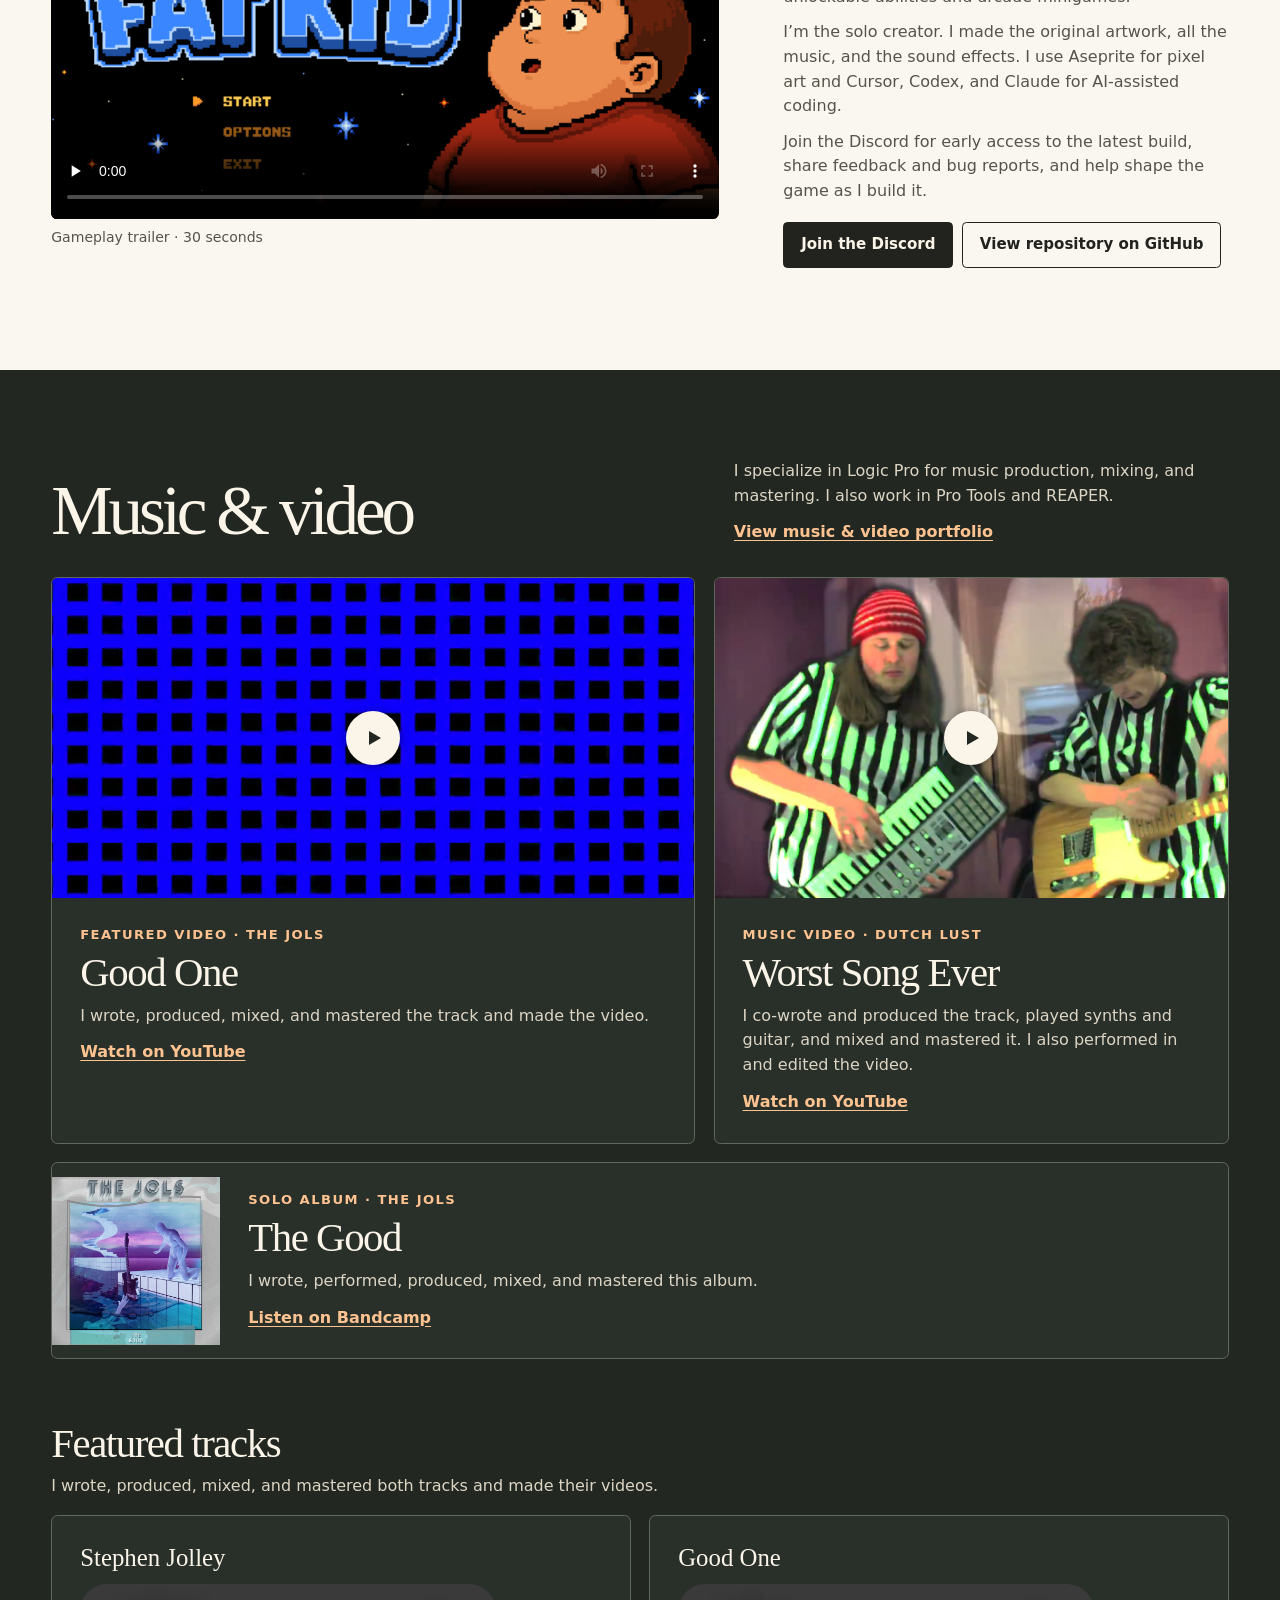
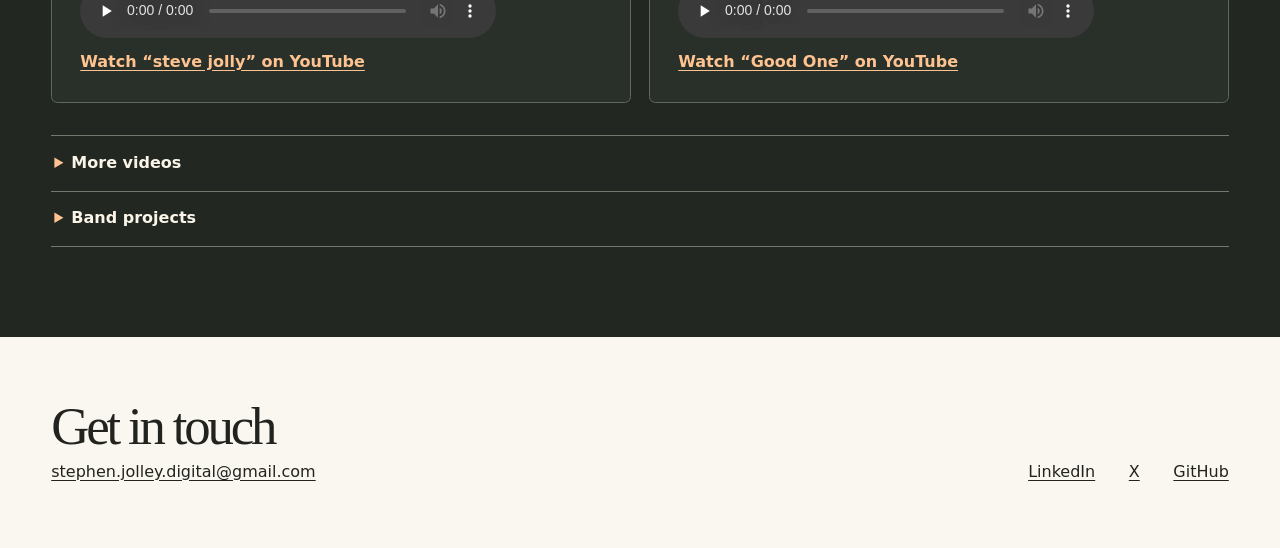
==== commit 8bfbc454: "Show production, game development, and office tools" ====
--- a/index.html
+++ b/index.html
@@ -67,7 +67,7 @@
           <p class="eyebrow">Solo game development · In development</p>
           <h3>Super Fat Kid</h3>
           <p>I’m developing a 2D pixel-art action platformer in Godot 4.4.1 with GDScript. The game includes unlockable abilities and arcade minigames.</p>
-          <p>I’m the solo creator, and I made the original artwork, all the music, and the sound effects. I use AI assistance for coding.</p>
+          <p>I’m the solo creator. I made the original artwork, all the music, and the sound effects. I use Aseprite for pixel art and Cursor, Codex, and Claude for AI-assisted coding.</p>
           <p class="community">Join the Discord for early access to the latest build, share feedback and bug reports, and help shape the game as I build it.</p>
           <div class="actions">
             <a class="button" href="https://discord.gg/7cRma5Vsxx">Join the Discord</a>
@@ -82,7 +82,7 @@
         <div class="media-intro">
           <h2 id="music-title">Music &amp; video</h2>
           <div>
-            <p>I produce, mix, and master music in Logic Pro, Pro Tools, and REAPER. These projects include solo releases, collaborations, and videos I’ve made or edited.</p>
+            <p>I specialize in Logic Pro for music production, mixing, and mastering. I also work in Pro Tools and REAPER.</p>
             <a class="text-link media-page-link" href="music/">View music &amp; video portfolio</a>
           </div>
         </div>
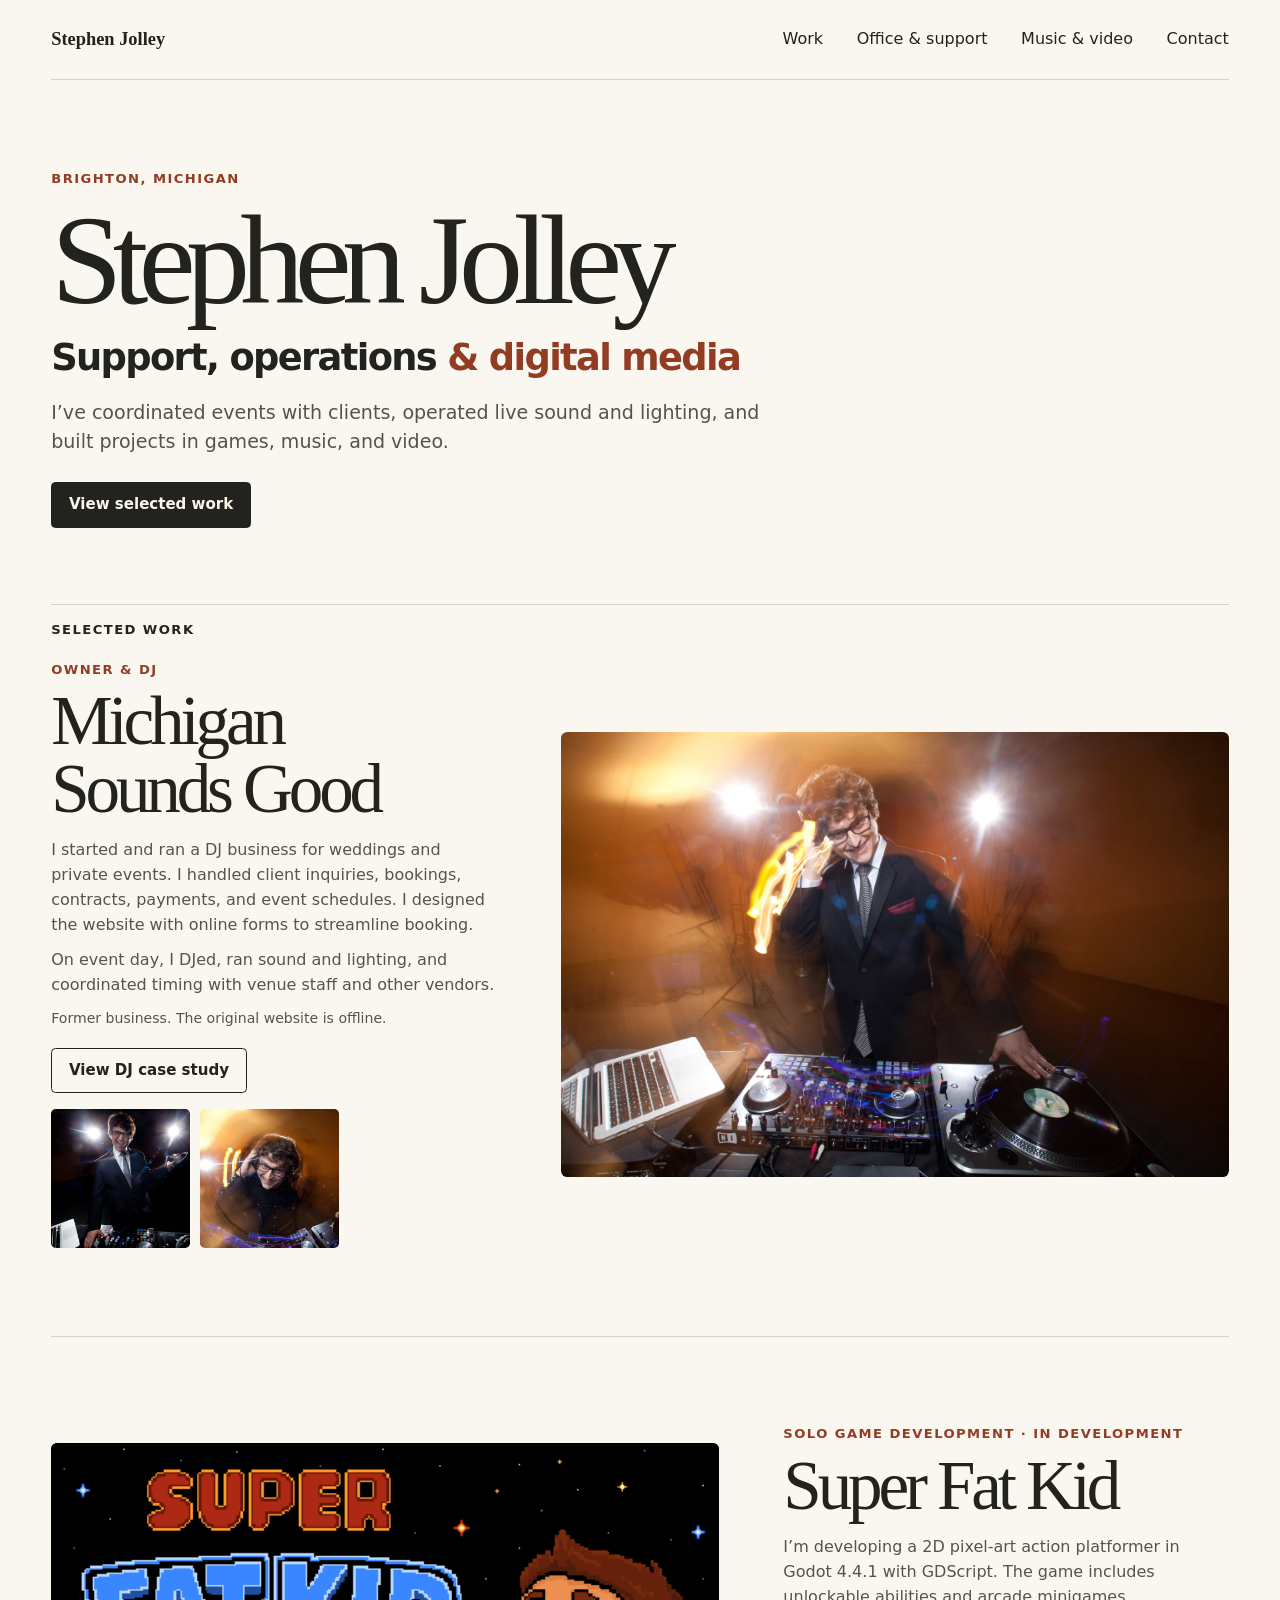
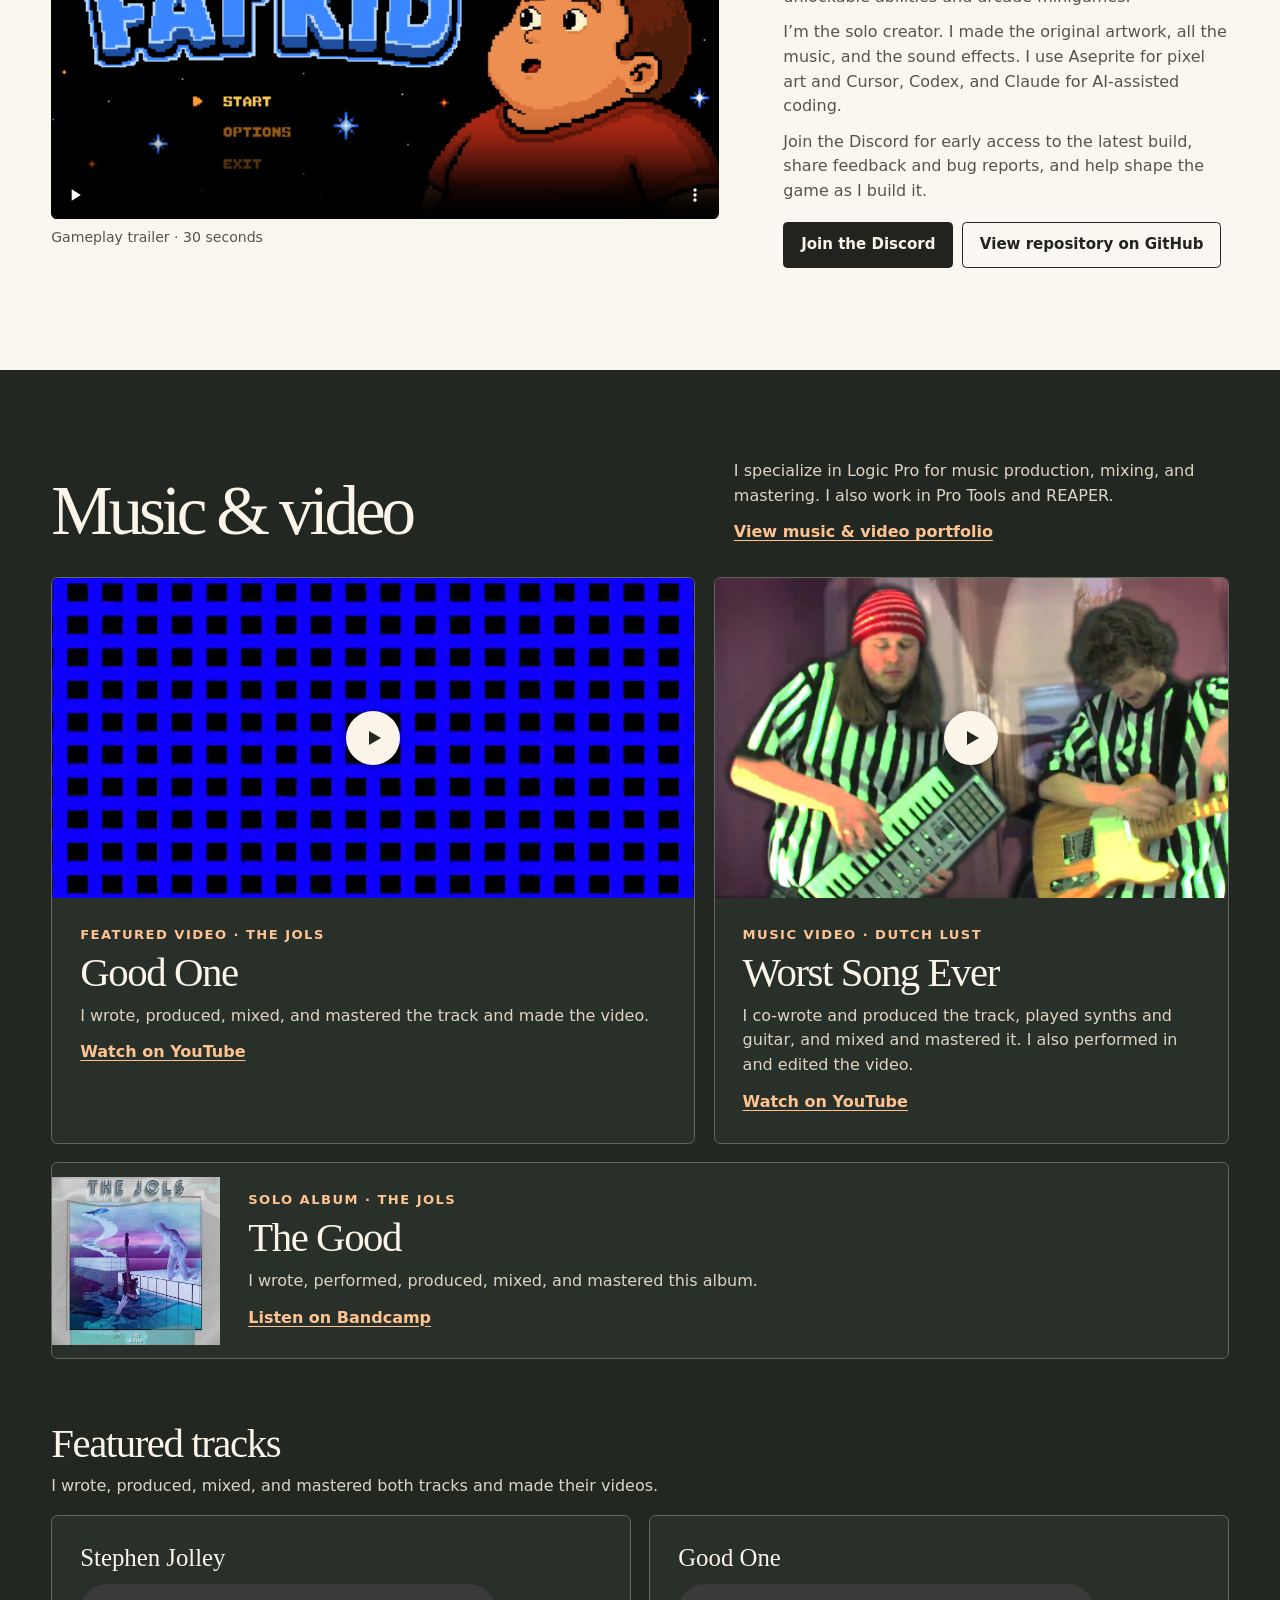
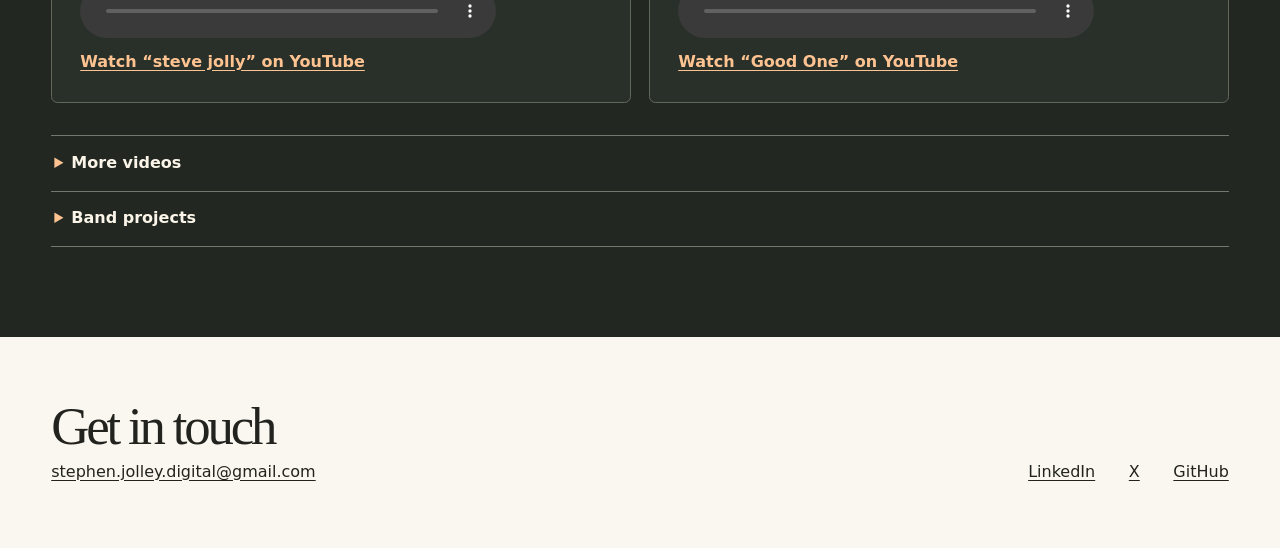
==== commit 35b6c49a: "Describe coordination with wedding vendors" ====
--- a/index.html
+++ b/index.html
@@ -36,7 +36,7 @@
           <p class="eyebrow">Owner &amp; DJ</p>
           <h3>Michigan<br class="wide-only"> Sounds Good</h3>
           <p>I started and ran a DJ business for weddings and private events. I handled client inquiries, bookings, contracts, payments, and event schedules. I designed the website with online forms to streamline booking.</p>
-          <p>On event day, I set up and operated the sound and lighting equipment, coordinated timing, and DJed.</p>
+          <p>On event day, I DJed, ran sound and lighting, and coordinated timing with venue staff and other vendors.</p>
           <p class="note">Former business. The original website is offline.</p>
           <div class="actions">
             <a class="button outline" href="michigan-sounds-good/">View DJ case study</a>
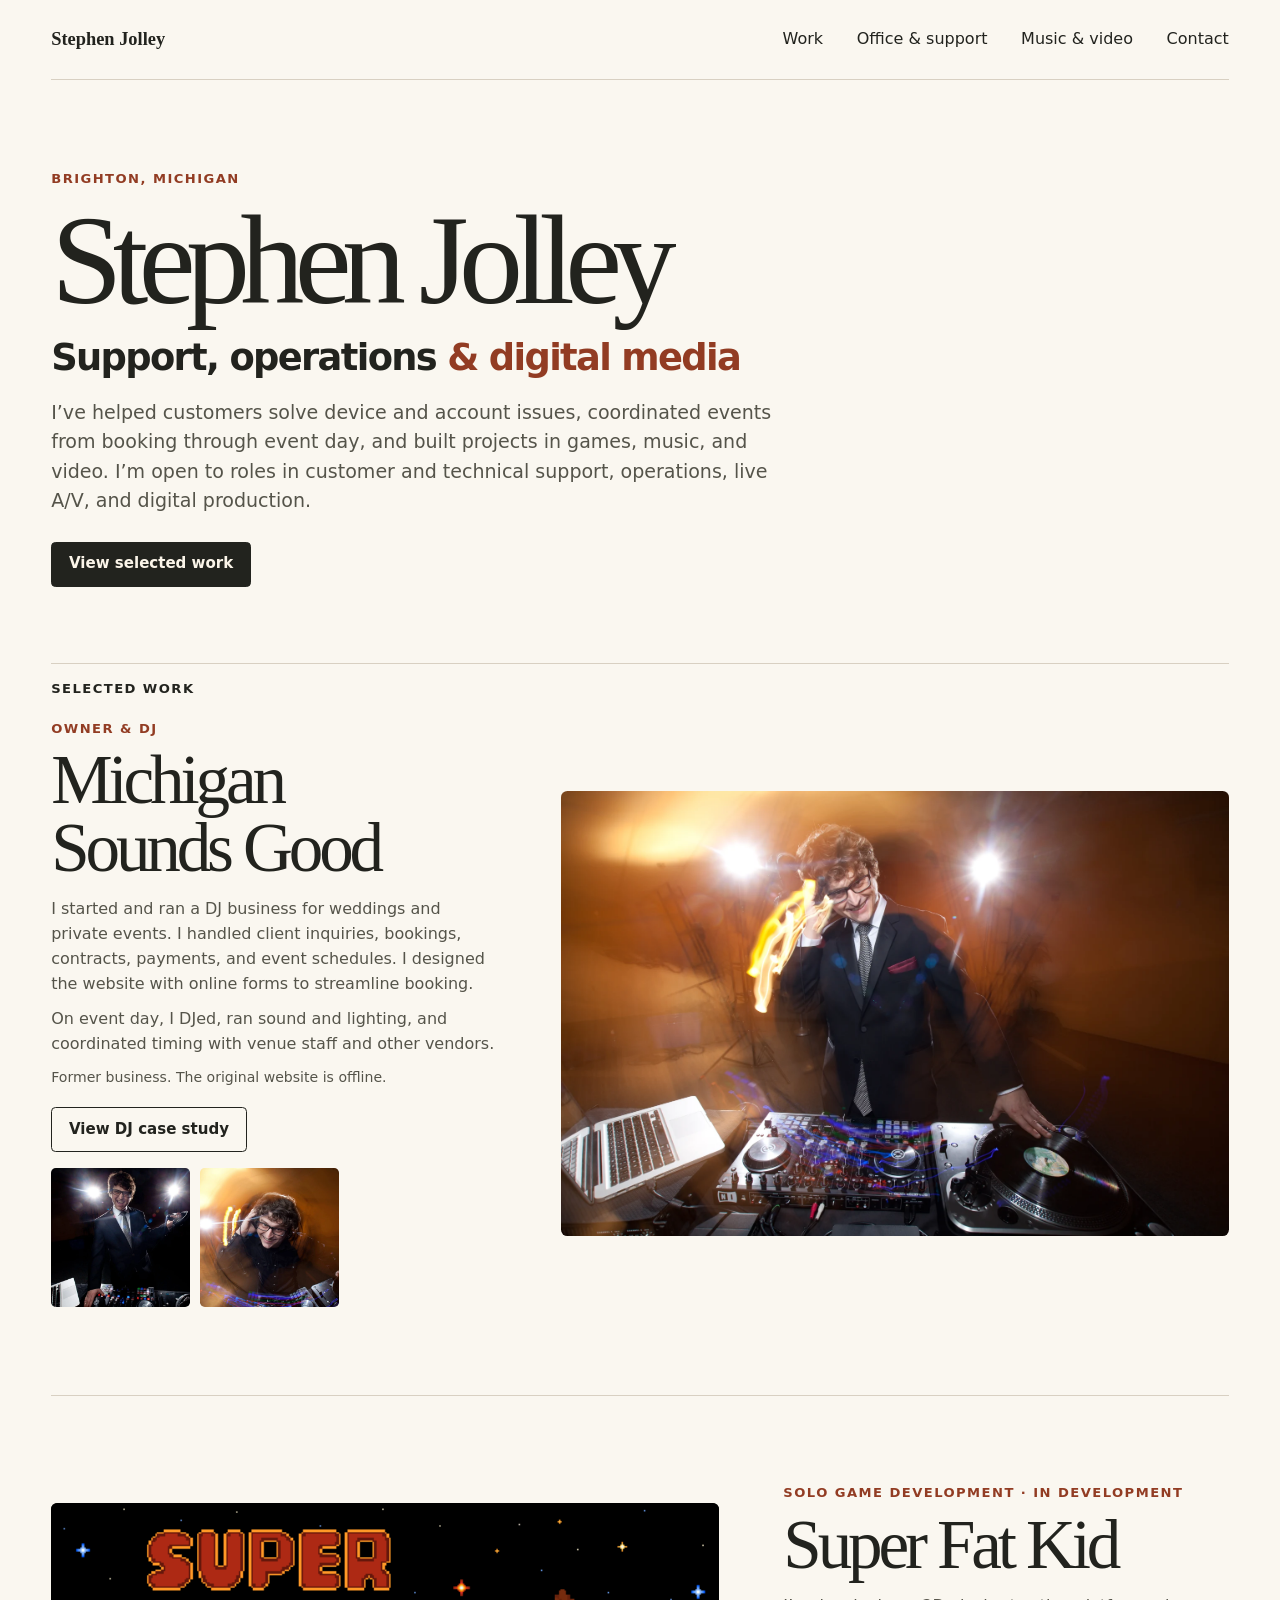
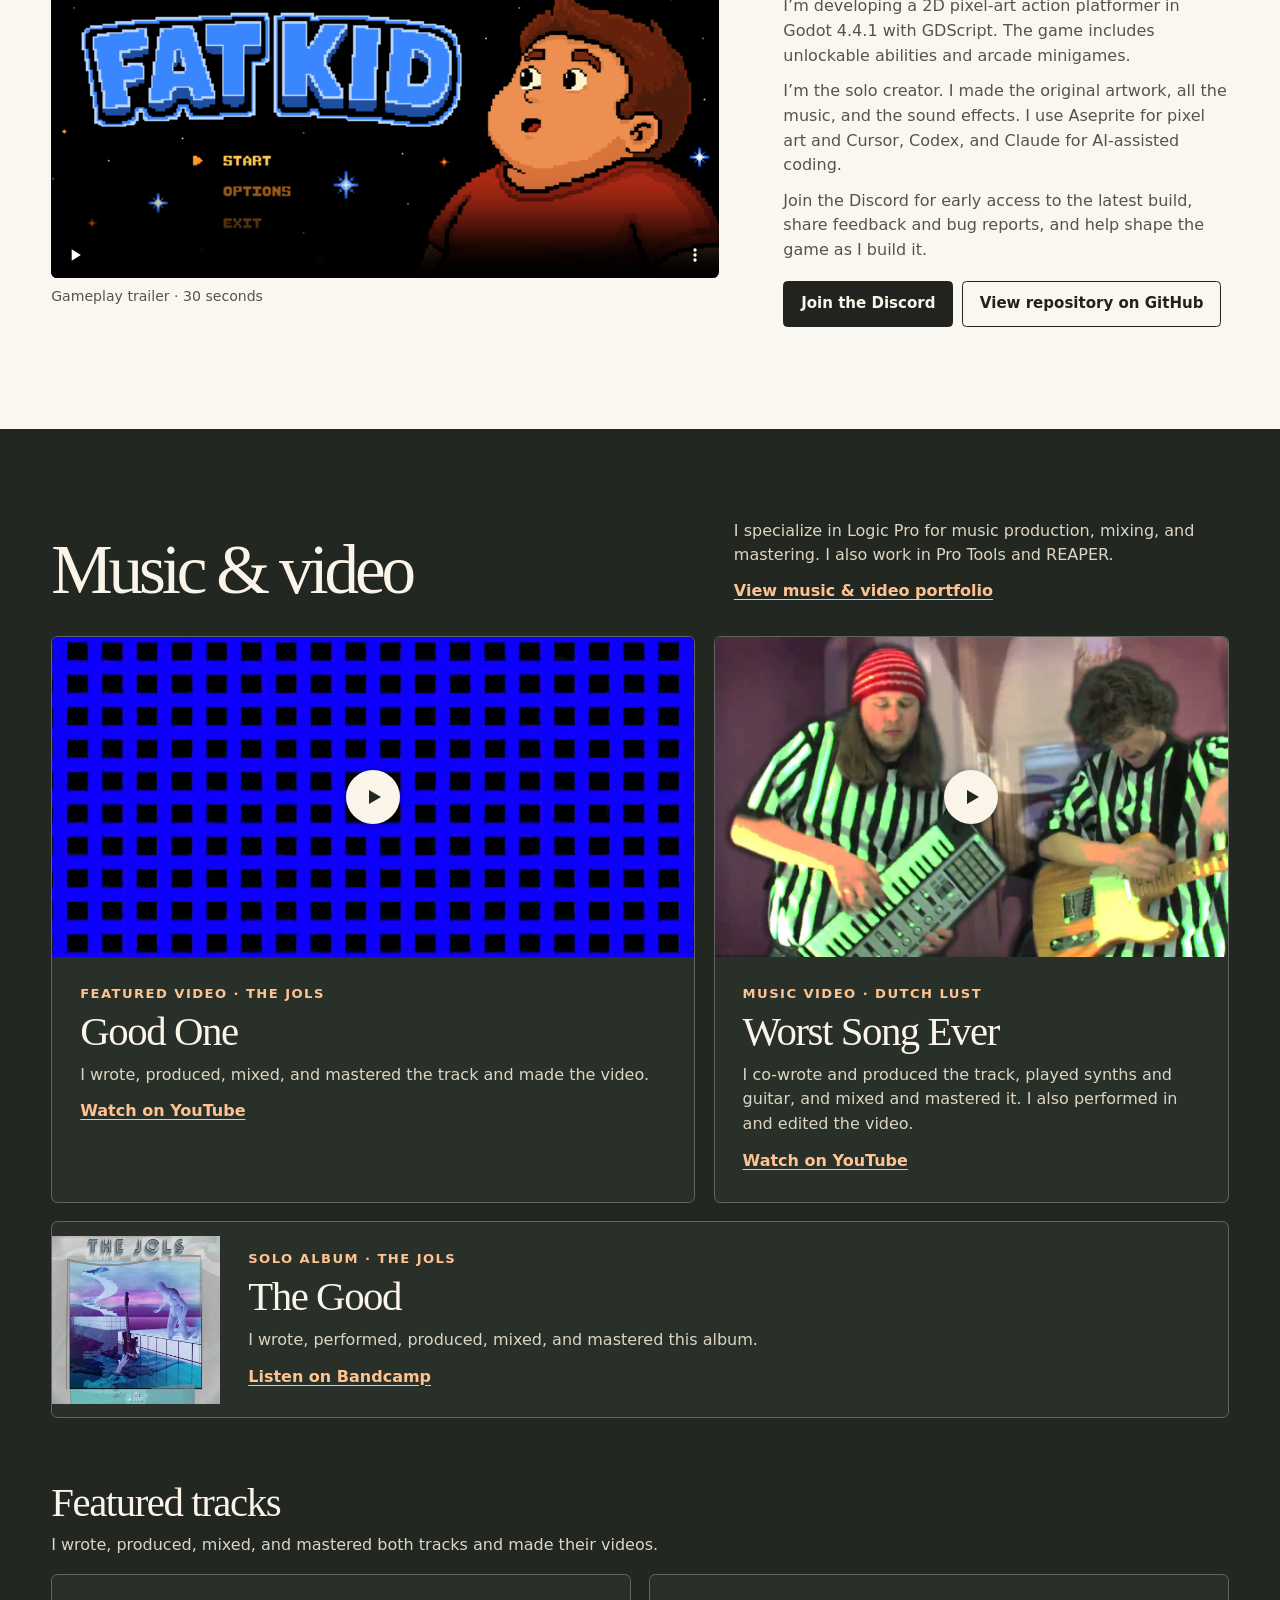
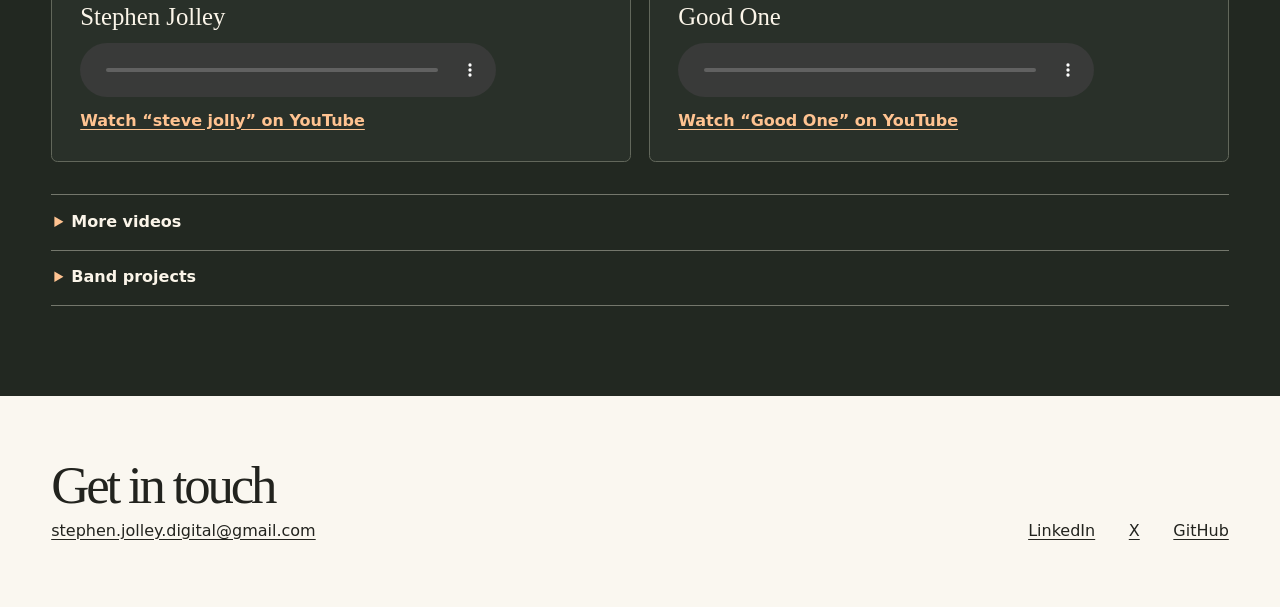
==== commit 3ce1d5bc: "Clarify the roles supported by the portfolio" ====
--- a/index.html
+++ b/index.html
@@ -25,7 +25,7 @@
       <p class="eyebrow">Brighton, Michigan</p>
       <h1 id="name">Stephen Jolley</h1>
       <p class="headline">Support, operations <span>&amp; digital media</span></p>
-      <p class="intro-copy">I’ve coordinated events with clients, operated live sound and lighting, and built projects in games, music, and video.</p>
+      <p class="intro-copy">I’ve helped customers solve device and account issues, coordinated events from booking through event day, and built projects in games, music, and video. I’m open to roles in customer and technical support, operations, live A/V, and digital production.</p>
       <a class="button" href="#work">View selected work</a>
     </section>
 
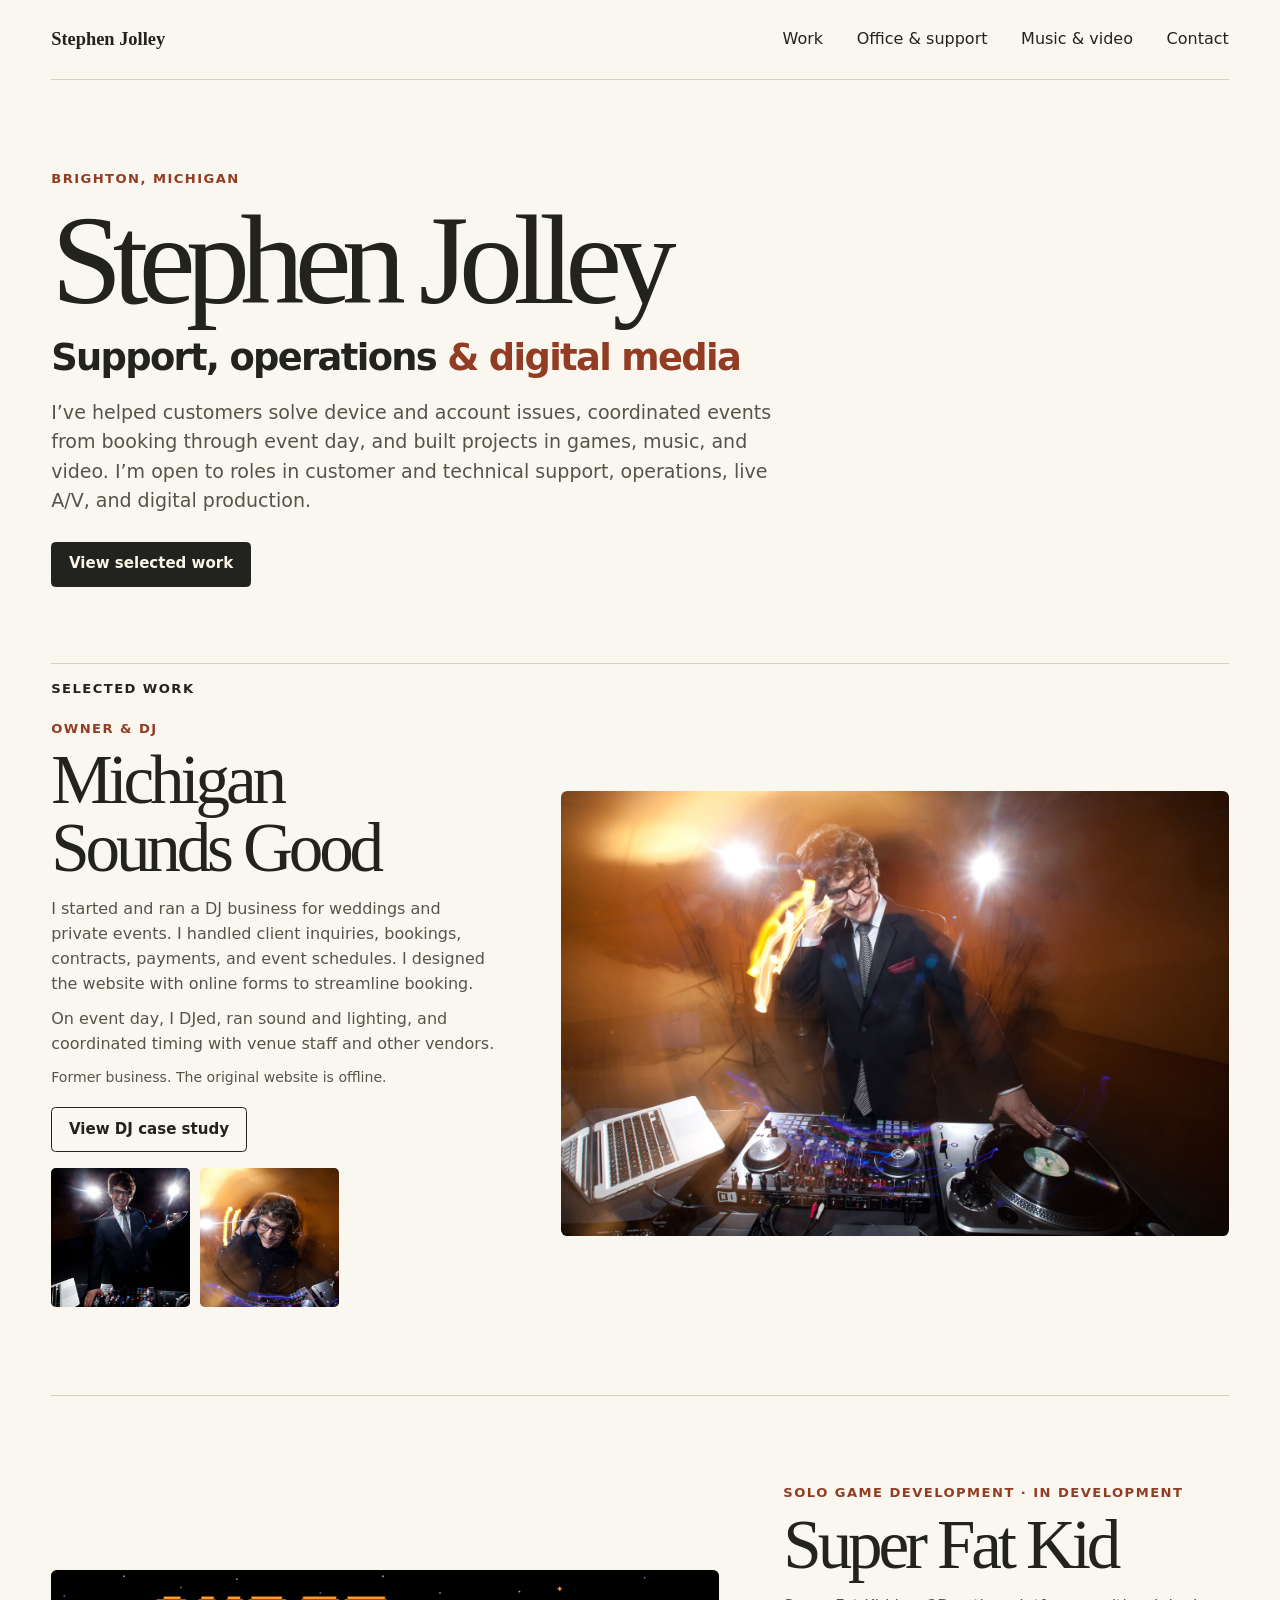
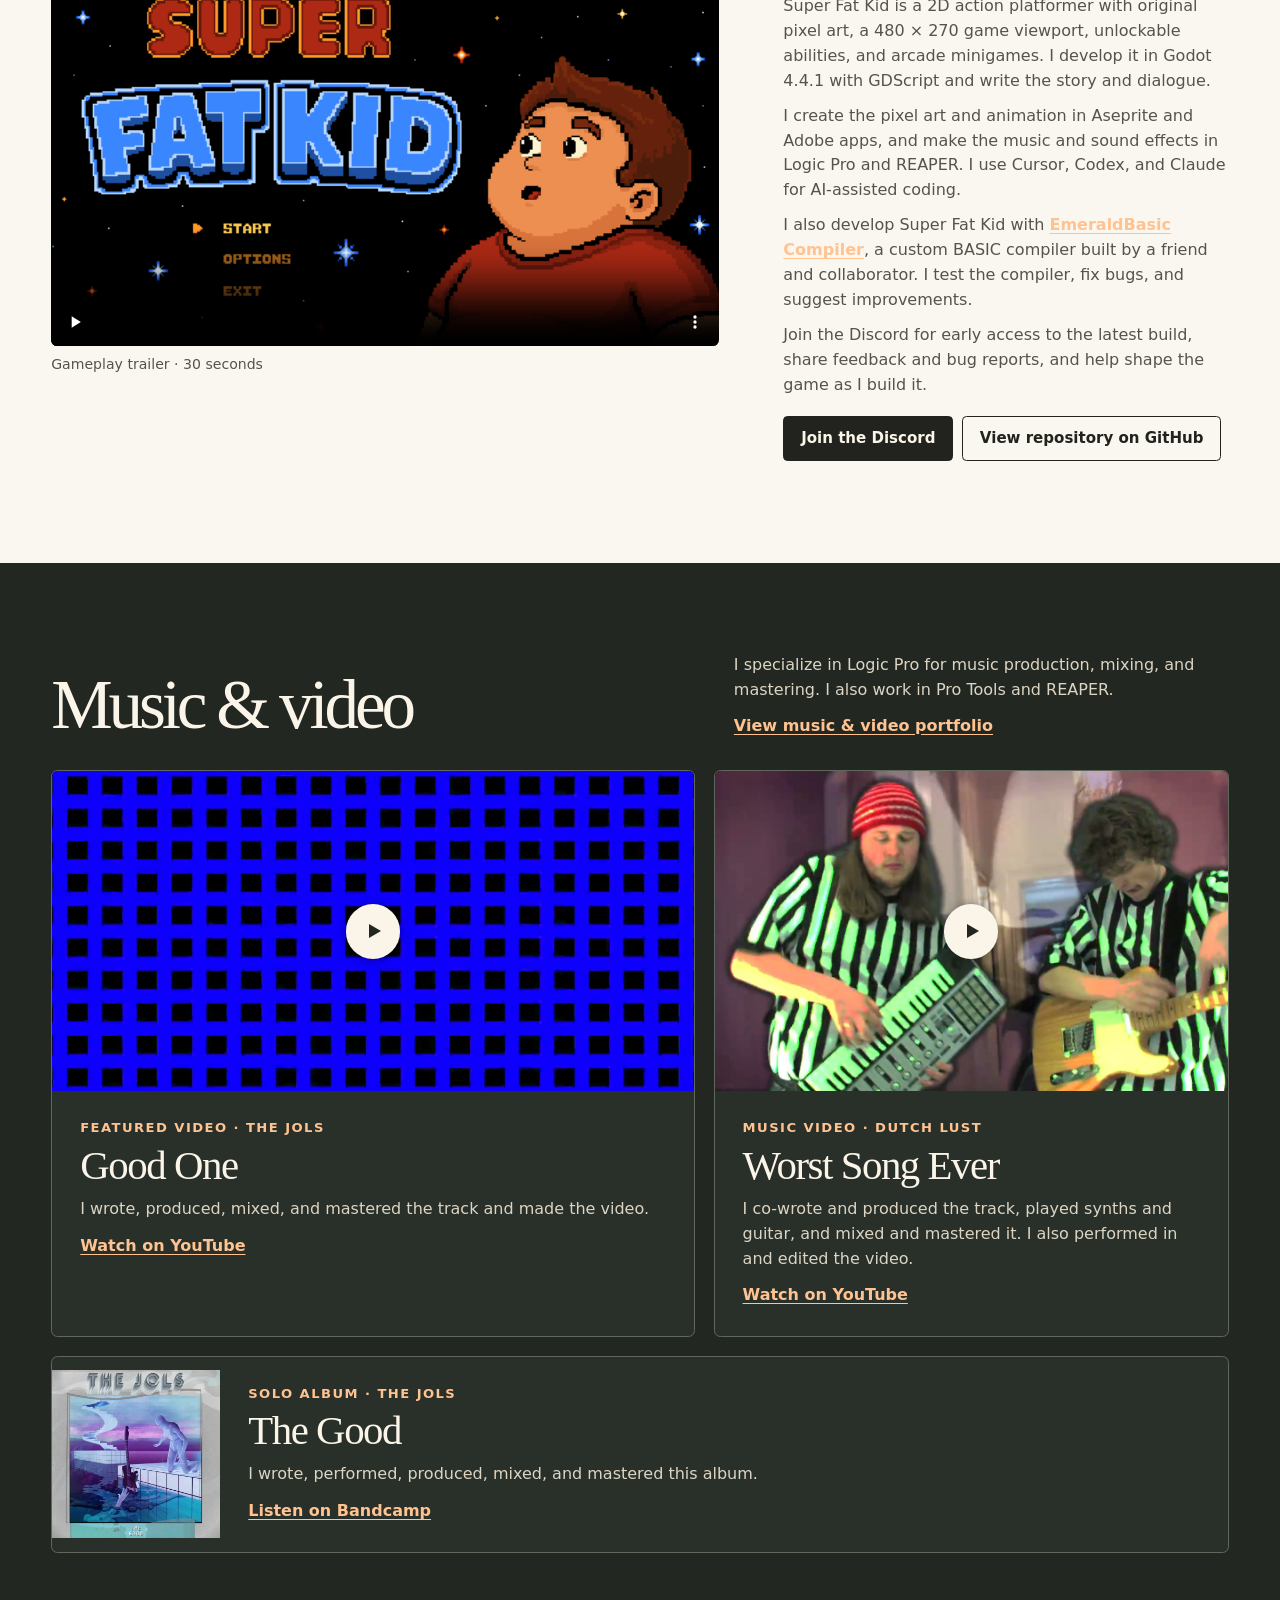
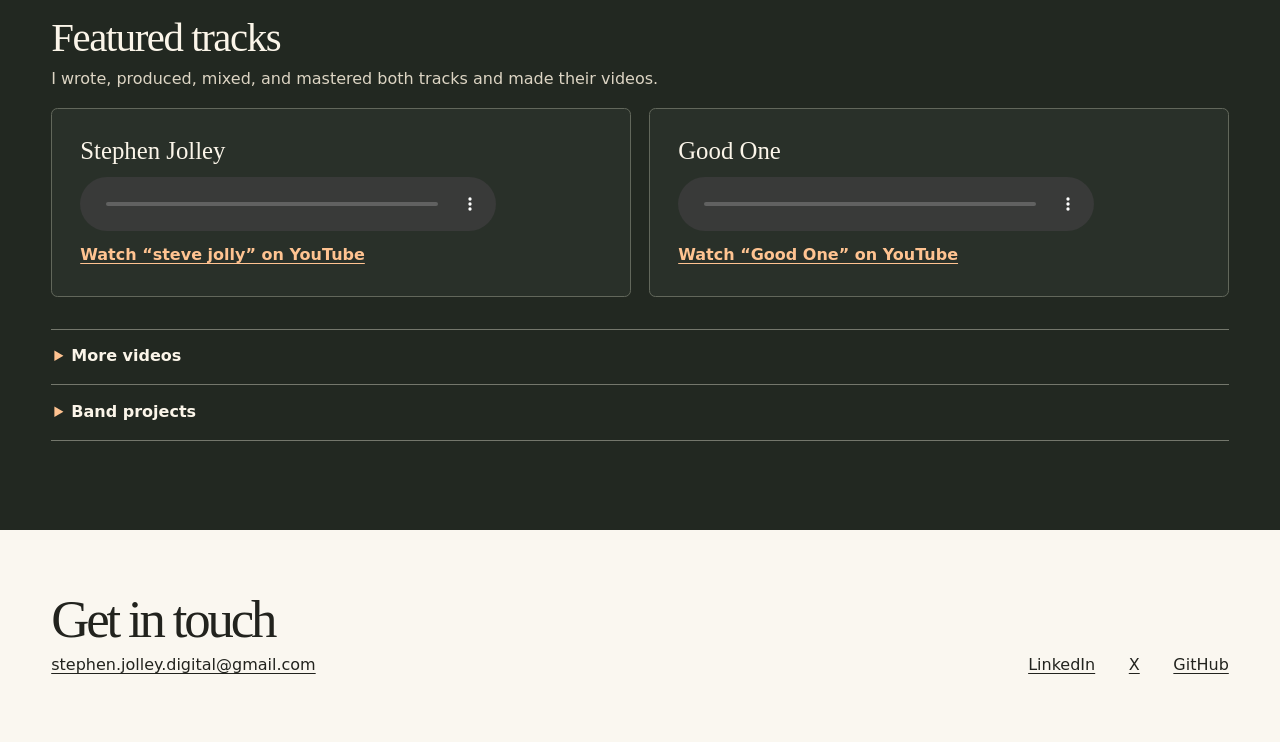
==== commit 3efa0bcf: "Clarify Super Fat Kid development and creative credits" ====
--- a/index.html
+++ b/index.html
@@ -66,8 +66,9 @@
         <div class="project-copy">
           <p class="eyebrow">Solo game development · In development</p>
           <h3>Super Fat Kid</h3>
-          <p>I’m developing a 2D pixel-art action platformer in Godot 4.4.1 with GDScript. The game includes unlockable abilities and arcade minigames.</p>
-          <p>I’m the solo creator. I made the original artwork, all the music, and the sound effects. I use Aseprite for pixel art and Cursor, Codex, and Claude for AI-assisted coding.</p>
+          <p>Super Fat Kid is a 2D action platformer with original pixel art, a 480 × 270 game viewport, unlockable abilities, and arcade minigames. I develop it in Godot 4.4.1 with GDScript and write the story and dialogue.</p>
+          <p>I create the pixel art and animation in Aseprite and Adobe apps, and make the music and sound effects in Logic Pro and REAPER. I use Cursor, Codex, and Claude for AI-assisted coding.</p>
+          <p>I also develop Super Fat Kid with <a class="text-link" href="https://github.com/Deciheximal144/EmeraldBasic-Compiler">EmeraldBasic Compiler</a>, a custom BASIC compiler built by a friend and collaborator. I test the compiler, fix bugs, and suggest improvements.</p>
           <p class="community">Join the Discord for early access to the latest build, share feedback and bug reports, and help shape the game as I build it.</p>
           <div class="actions">
             <a class="button" href="https://discord.gg/7cRma5Vsxx">Join the Discord</a>
